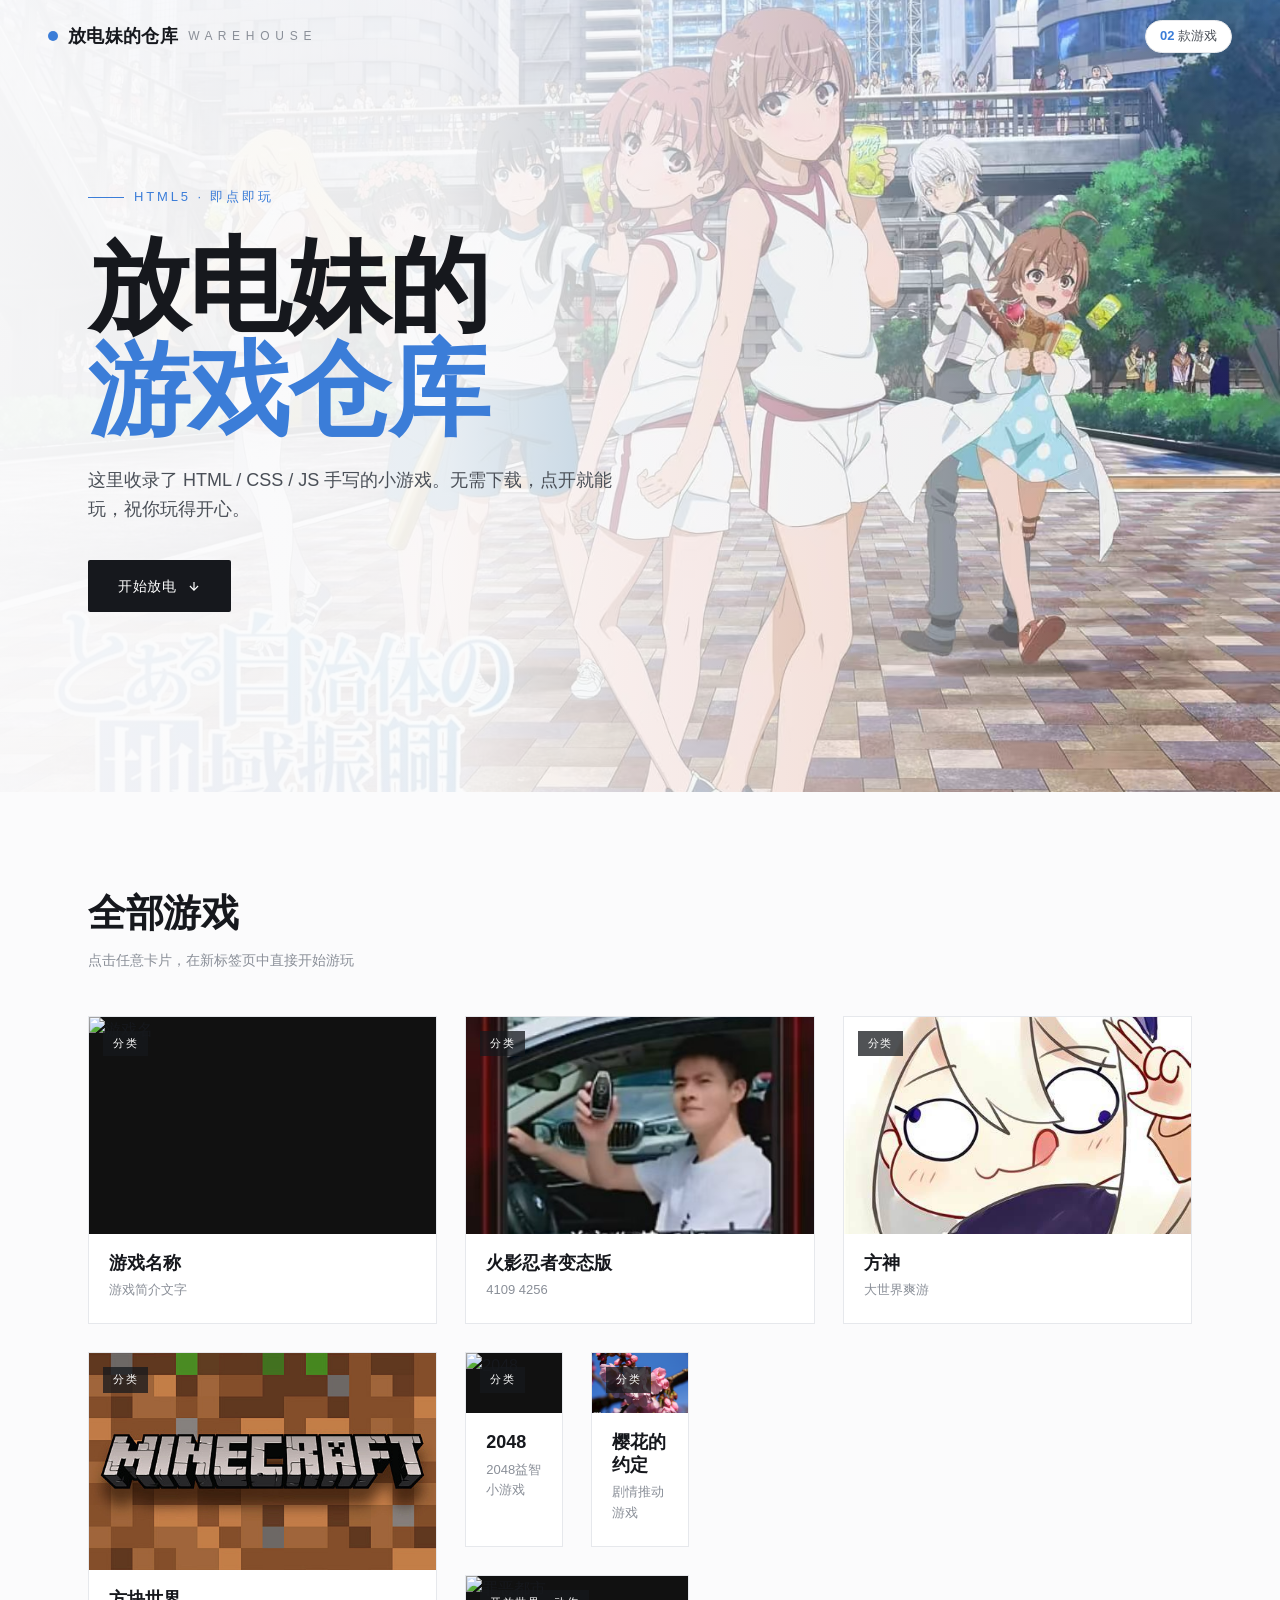
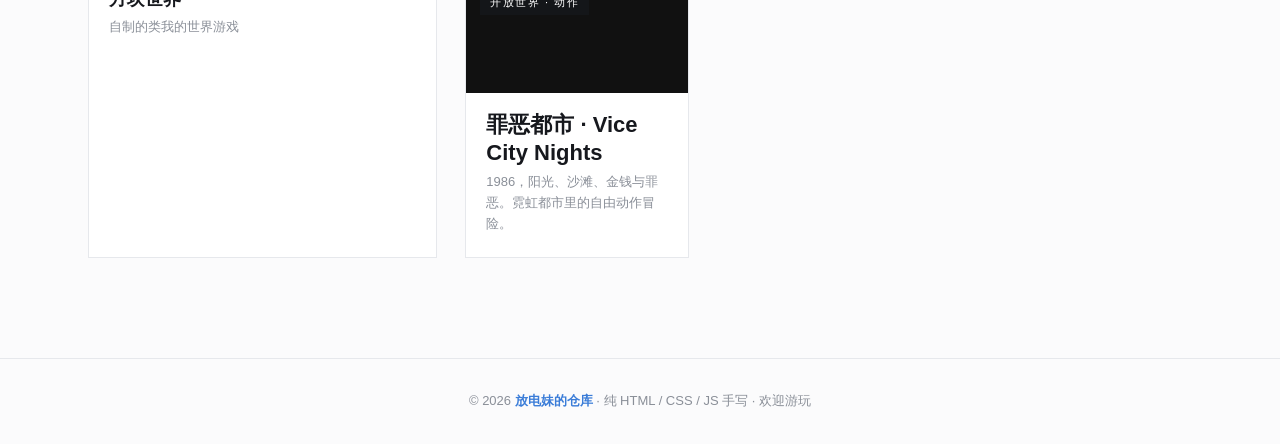
==== index.html @ df5f15eb "Fix HTML encoding issues in index.html" ====
<!DOCTYPE html>
<html lang="zh-CN">
<head>
<meta charset="UTF-8">
<meta name="viewport" content="width=device-width, initial-scale=1.0">
<title>放电妹的仓库 · HTML 小游戏集合</title>
<link rel="icon" href="data:image/svg+xml,%3Csvg xmlns='http://www.w3.org/2000/svg' viewBox='0 0 32 32'%3E%3Crect width='32' height='32' rx='8' fill='%233b7dd8'/%3E%3Ctext x='16' y='22' font-family='Helvetica,Arial,sans-serif' font-size='15' font-weight='700' fill='white' text-anchor='middle'%3E放%3C/text%3E%3C/svg%3E">
<link rel="stylesheet" href="https://miaoda.feishu.cn/fonts/css2?family=Noto+Sans+SC:wght@300;400;500;700;900&family=Cormorant+Garamond:wght@500;600&display=swap">
<style>
  :root{
    --ink:#16181d;
    --ink-soft:#4a4f57;
    --ink-mute:#8a8f98;
    --line:#e6e8ec;
    --bg:#fbfbfc;
    --card:#ffffff;
    --brand:#3b7dd8;
    --brand-deep:#2b5fa8;
    --accent:#e8743b;
  }
  *{margin:0;padding:0;box-sizing:border-box}
  html{scroll-behavior:smooth}
  body{
    font-family:"Noto Sans SC","PingFang SC","Microsoft YaHei",-apple-system,BlinkMacSystemFont,sans-serif;
    color:var(--ink);background:var(--bg);line-height:1.6;
    -webkit-font-smoothing:antialiased;
  }
  /* ===== 顶栏 ===== */
  header{
    position:fixed;top:0;left:0;right:0;z-index:50;
    display:flex;align-items:center;justify-content:space-between;
    padding:20px 48px;transition:all .3s;
  }
  header.scrolled{
    background:rgba(251,251,252,.88);backdrop-filter:blur(12px);
    -webkit-backdrop-filter:blur(12px);box-shadow:0 1px 0 var(--line);padding:13px 48px;
  }
  .logo{
    font-weight:900;font-size:18px;letter-spacing:.02em;color:var(--ink);
    text-decoration:none;display:flex;align-items:center;gap:10px;
  }
  .logo-dot{width:10px;height:10px;border-radius:50%;background:var(--brand);display:inline-block}
  .logo small{font-weight:400;color:var(--ink-mute);font-size:12px;letter-spacing:.1em}
  .count-badge{
    font-size:13px;color:var(--ink-soft);
    border:1px solid var(--line);padding:5px 14px;border-radius:999px;background:#fff;
  }
  .count-badge b{color:var(--brand);font-weight:700}
  /* ===== Hero ===== */
  .hero{position:relative;min-height:88vh;display:flex;align-items:center;overflow:hidden}
  .hero-bg{
    position:absolute;inset:0;
    background-image:url("tupian/beijin.jpg");
    background-size:cover;background-position:center right;z-index:0;
  }
  .hero-mask{
    position:absolute;inset:0;z-index:1;
    background:linear-gradient(90deg,
      rgba(251,251,252,.97) 0%,rgba(251,251,252,.90) 35%,
      rgba(251,251,252,.55) 60%,rgba(251,251,252,.1) 90%);
  }
  .hero-inner{position:relative;z-index:2;padding:0 48px;max-width:1200px;margin:0 auto;width:100%}
  .hero-eyebrow{
    display:inline-flex;align-items:center;gap:10px;font-size:13px;
    letter-spacing:.22em;color:var(--brand);text-transform:uppercase;
    margin-bottom:26px;font-weight:500;
  }
  .hero-eyebrow::before{content:"";width:36px;height:1px;background:var(--brand)}
  .hero h1{
    font-size:clamp(48px,8vw,110px);font-weight:900;line-height:1.02;
    letter-spacing:-.02em;margin-bottom:24px;
  }
  .hero h1 .accent{color:var(--brand)}
  .hero p.lead{font-size:18px;color:var(--ink-soft);max-width:540px;margin-bottom:36px;font-weight:300}
  .hero-cta{
    display:inline-flex;align-items:center;gap:10px;padding:15px 30px;
    background:var(--ink);color:#fff;text-decoration:none;font-size:14px;
    letter-spacing:.05em;border-radius:2px;transition:all .25s;
  }
  .hero-cta:hover{background:var(--brand-deep);transform:translateY(-2px)}
  /* ===== Games ===== */
  .games{padding:90px 48px 60px;max-width:1200px;margin:0 auto}
  .games-head{margin-bottom:44px}
  .games-head h2{font-size:clamp(26px,3vw,40px);font-weight:700;letter-spacing:-.01em}
  .games-head p{color:var(--ink-mute);font-size:14px;margin-top:6px}
  .grid{
    display:grid;grid-template-columns:repeat(3,1fr);gap:28px;
  }
  .card{
    background:var(--card);text-decoration:none;color:inherit;
    display:block;transition:transform .3s ease, box-shadow .3s ease;
    border:1px solid var(--line);
  }
  .card:hover{transform:translateY(-6px);box-shadow:0 18px 40px -18px rgba(20,30,60,.25)}
  .card.feature{grid-column:span 2}
  .cover{position:relative;overflow:hidden;background:#111}
  .cover img{
    width:100%;height:100%;object-fit:cover;display:block;
    transition:transform .5s ease;
  }
  .card:hover .cover img{transform:scale(1.05)}
  .card:not(.feature) .cover{aspect-ratio:16/10}
  .card.feature .cover{aspect-ratio:16/8.5}
  .play-badge{
    position:absolute;top:14px;right:14px;
    background:rgba(255,255,255,.95);color:var(--ink);
    padding:6px 14px;font-size:12px;letter-spacing:.12em;font-weight:500;
    display:flex;align-items:center;gap:6px;
    opacity:0;transform:translateY(-4px);transition:all .25s;
  }
  .card:hover .play-badge{opacity:1;transform:translateY(0)}
  .cover .genre{
    position:absolute;top:14px;left:14px;
    background:rgba(22,24,29,.75);color:#fff;
    padding:4px 10px;font-size:11px;letter-spacing:.14em;
  }
  .card-body{padding:18px 20px 22px}
  .card.feature .card-body h3{font-size:22px}
  .card-body h3{font-size:18px;font-weight:700;line-height:1.25}
  .card-body p{font-size:13px;color:var(--ink-mute);margin-top:6px}
  /* ===== Footer ===== */
  footer{
    border-top:1px solid var(--line);margin-top:40px;
    padding:32px 48px;text-align:center;color:var(--ink-mute);font-size:13px;
  }
  footer b{color:var(--brand)}
  /* ===== Responsive ===== */
  @media (max-width:900px){
    header,header.scrolled{padding:14px 24px}
    .hero-inner{padding:0 24px}
    .games{padding:70px 24px 50px}
    .hero-mask{
      background:linear-gradient(180deg,
        rgba(251,251,252,.94) 0%,rgba(251,251,252,.8) 55%,rgba(251,251,252,.35) 100%);
    }
    .hero-bg{background-position:center}
    .grid{grid-template-columns:repeat(2,1fr);gap:20px}
    .card.feature{grid-column:span 2}
    footer{padding:28px 24px}
  }
  @media (max-width:560px){
    .grid{grid-template-columns:1fr;gap:24px}
    .card.feature{grid-column:span 1}
    .hero{min-height:92vh}
    .hero-inner{padding-top:50px}
    .card-body p{font-size:14px}
  }
</style>
</head>
<body>
<header id="header">
  <a class="logo" href="#top"><span class="logo-dot"></span>放电妹的仓库 <small>W A R E H O U S E</small></a>
  <div class="count-badge"><b>02</b> 款游戏</div>
</header>
<!-- ===== Hero ===== -->
<section class="hero" id="top">
  <div class="hero-bg"></div>
  <div class="hero-mask"></div>
  <div class="hero-inner">
    <span class="hero-eyebrow">HTML5 · 即点即玩</span>
    <h1>放电妹的<br><span class="accent">游戏仓库</span></h1>
    <p class="lead">这里收录了 HTML / CSS / JS 手写的小游戏。无需下载，点开就能玩，祝你玩得开心。</p>
    <a class="hero-cta" href="#games">
      开始放电
      <svg width="14" height="14" viewBox="0 0 24 24" fill="none" stroke="currentColor" stroke-width="2"><path d="M12 5v14M19 12l-7 7-7-7" /></svg>
    </a>
  </div>
</section>
<!-- ===== Games ===== -->
<section class="games" id="games">
  <div class="games-head">
    <h2>全部游戏</h2>
    <p>点击任意卡片，在新标签页中直接开始游玩</p>
  </div>
<div class="grid">
<a class="card" href="youxi/huoying1.0.html" target="_blank" rel="noopener">
      <div class="cover">
        <img src="tupian/huoying1.0" alt="游戏名">
        <span class="genre">分类</span>
        <span class="play-badge">▶ 开始游戏</span>
      </div>
      <div class="card-body">
        <h3>游戏名称</h3>
        <p>游戏简介文字</p>
      </div>
    </a>
  <a class="card" href="youxi/huoyingbt.html" target="_blank" rel="noopener">
      <div class="cover">
        <img src="tupian/huoyingbt.jpg" alt="火影忍者变态版">
        <span class="genre">分类</span>
        <span class="play-badge">▶ 开始游戏</span>
      </div>
      <div class="card-body">
        <h3>火影忍者变态版</h3>
        <p>4109  4256</p>
      </div>
    </a>
  <a class="card" href="yuansheng/yuansheng.html" target="_blank" rel="noopener">
      <div class="cover">
        <img src="tupian/yuansheng.jpg" alt="方神">
        <span class="genre">分类</span>
        <span class="play-badge">▶ 开始游戏</span>
      </div>
      <div class="card-body">
        <h3>方神</h3>
        <p>大世界爽游</p>
      </div>
    </a>
  <a class="card" href="youxi/方块世界.html" target="_blank" rel="noopener">
      <div class="cover">
        <img src="tupian/方块世界.jpg" alt="方块世界">
        <span class="genre">分类</span>
        <span class="play-badge">▶ 开始游戏</span>
      </div>
      <div class="card-body">
        <h3>方块世界</h3>
        <p>自制的类我的世界游戏</p>
      </div>
    </a>
  <div class="grid">
 <a class="card" href="2048/2048.html" target="_blank" rel="noopener">
      <div class="cover">
        <img src="" alt="2048">
        <span class="genre">分类</span>
        <span class="play-badge">▶ 开始游戏</span>
      </div>
      <div class="card-body">
        <h3>2048</h3>
        <p>2048益智小游戏</p>
      </div>
    </a>
    <a class="card" href="youxi/樱花的约定.html" target="_blank" rel="noopener">
      <div class="cover">
        <img src="tupian/yinhua.jpg" alt="樱花的约定">
        <span class="genre">分类</span>
        <span class="play-badge">▶ 开始游戏</span>
      </div>
      <div class="card-body">
        <h3>樱花的约定</h3>
        <p>剧情推动游戏</p>
      </div>
    </a> 
 <!-- ========== 【当前唯一游戏：罪恶都市】 ========== -->
    <a class="card feature" href="youxi/罪恶都市.html" target="_blank" rel="noopener">
      <div class="cover">
        <img src="https://media.doubao.com/space/api/box/stream/download/all_by_mount_point/GfFEb0XsLolyhpxWBvrcA6h3n9c" alt="罪恶都市">
        <span class="genre">开放世界 · 动作</span>
        <span class="play-badge">▶ 开始游戏</span>
      </div>
      <div class="card-body">
        <h3>罪恶都市 · Vice City Nights</h3>
        <p>1986，阳光、沙滩、金钱与罪恶。霓虹都市里的自由动作冒险。</p>
      </div>
    </a>

    <!-- =====================================================
         ✅【新增游戏模板，以后加新游戏直接复制下面整块】
         复制从 <a class="card" ...> 到 </a>，粘贴到上面grid里面
         需要修改：
         1. href="你的游戏文件名.html"  游戏文件和网页放同一个文件夹
         2. img src="封面图片地址"
         3. genre标签：游戏分类，例如 像素格斗 / FPS射击
         4. h3：游戏名字
         5. p：游戏简短介绍
    <a class="card" href="你的游戏.html" target="_blank" rel="noopener">
      <div class="cover">
        <img src="封面图片链接" alt="游戏名">
        <span class="genre">分类</span>
        <span class="play-badge">▶ 开始游戏</span>
      </div>
      <div class="card-body">
        <h3>游戏名称</h3>
        <p>游戏简介文字</p>
      </div>
    </a>
    ====================================================== -->

  </div>
</section>
<footer>
  © 2026 <b>放电妹的仓库</b> · 纯 HTML / CSS / JS 手写 · 欢迎游玩
</footer>
<script>
  const header = document.getElementById('header');
  window.addEventListener('scroll', () => {
    header.classList.toggle('scrolled', window.scrollY > 40);
  });
</script>
</body>
</html>
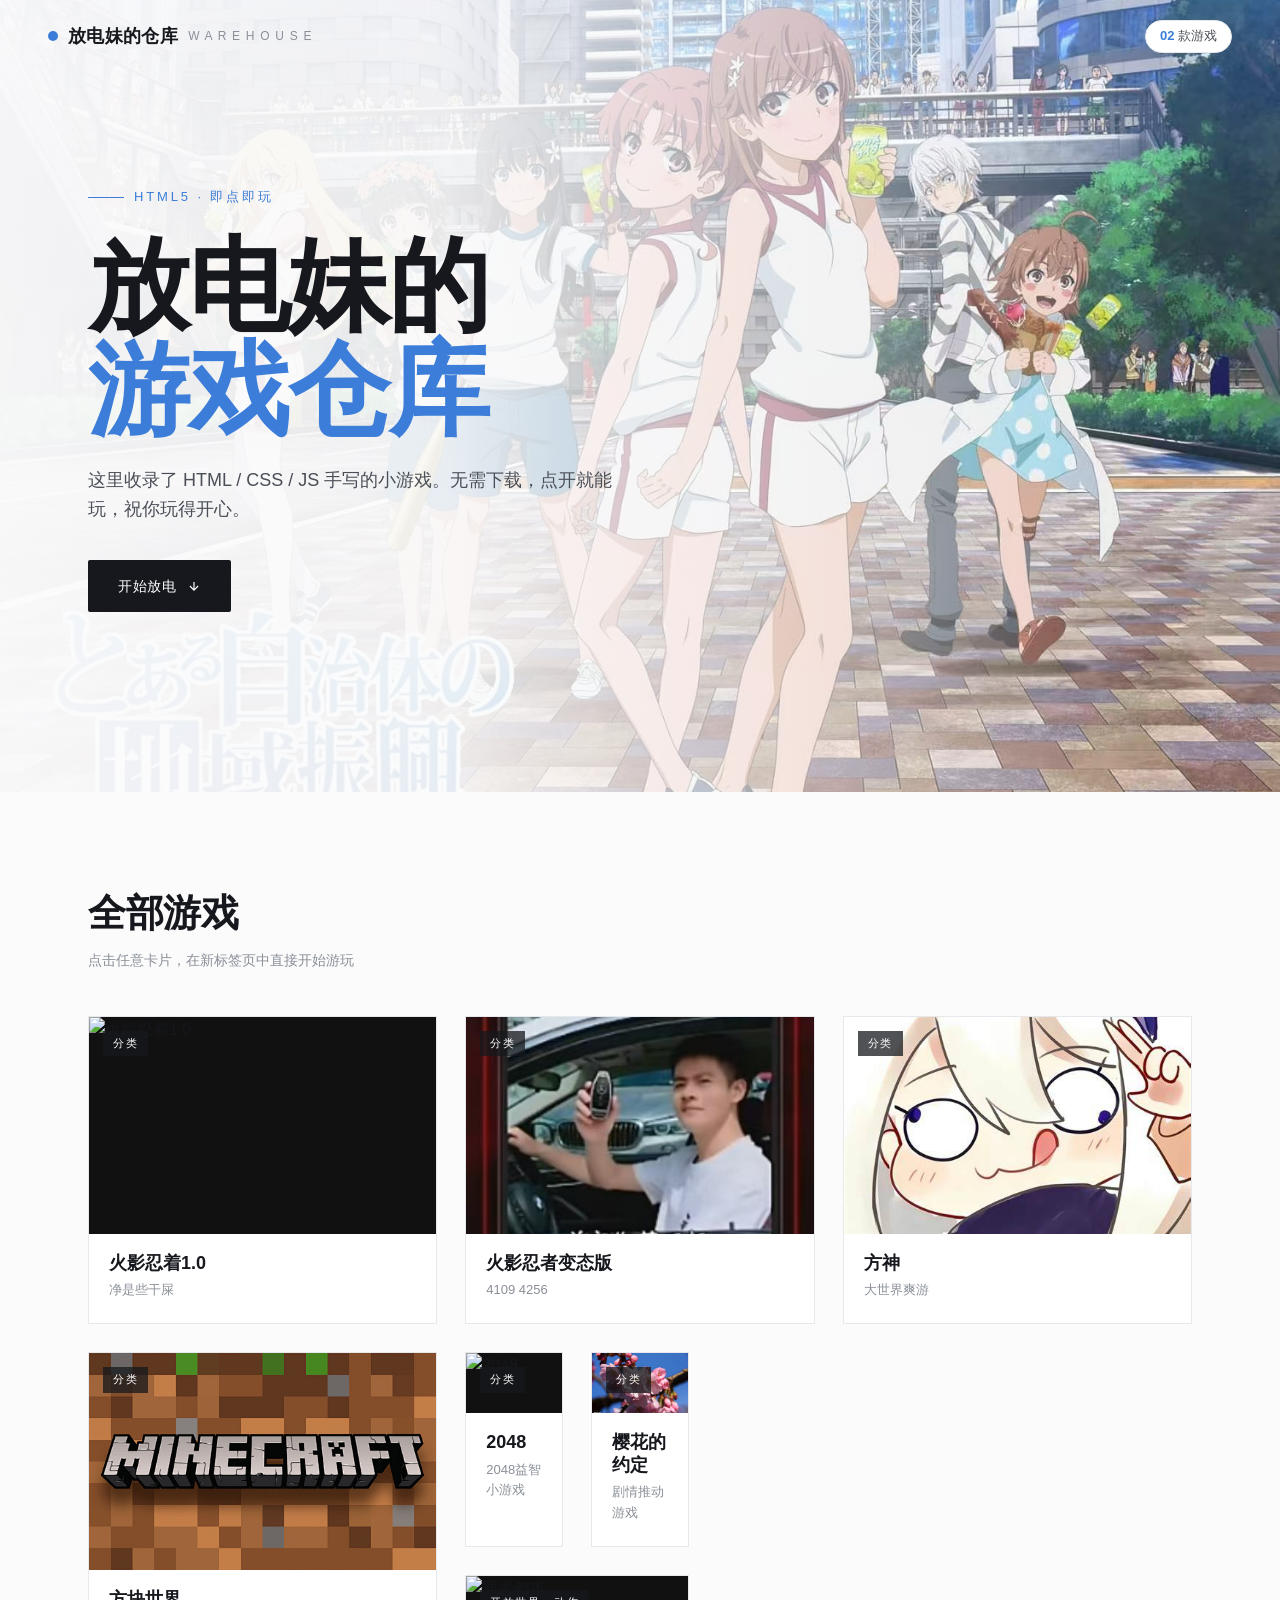
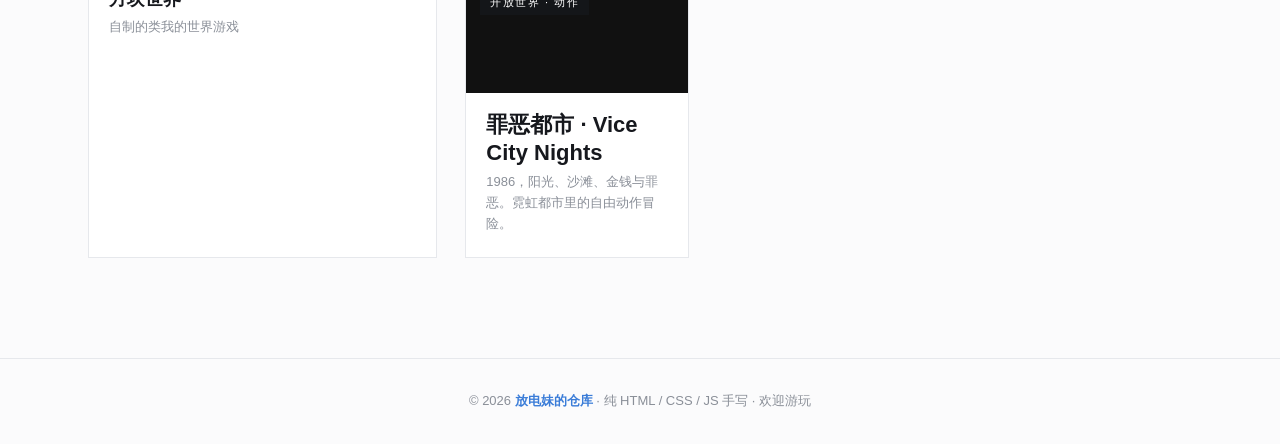
==== commit a6fce900: "Update index.html" ====
--- a/index.html
+++ b/index.html
@@ -175,13 +175,13 @@
 <div class="grid">
 <a class="card" href="youxi/huoying1.0.html" target="_blank" rel="noopener">
       <div class="cover">
-        <img src="tupian/huoying1.0" alt="游戏名">
-        <span class="genre">分类</span>
-        <span class="play-badge">▶ 开始游戏</span>
-      </div>
-      <div class="card-body">
-        <h3>游戏名称</h3>
-        <p>游戏简介文字</p>
+        <img src="tupian/huoying1.0" alt="火影忍着1.0">
+        <span class="genre">分类</span>
+        <span class="play-badge">▶ 开始游戏</span>
+      </div>
+      <div class="card-body">
+        <h3>火影忍着1.0</h3>
+        <p>净是些干屎</p>
       </div>
     </a>
   <a class="card" href="youxi/huoyingbt.html" target="_blank" rel="noopener">
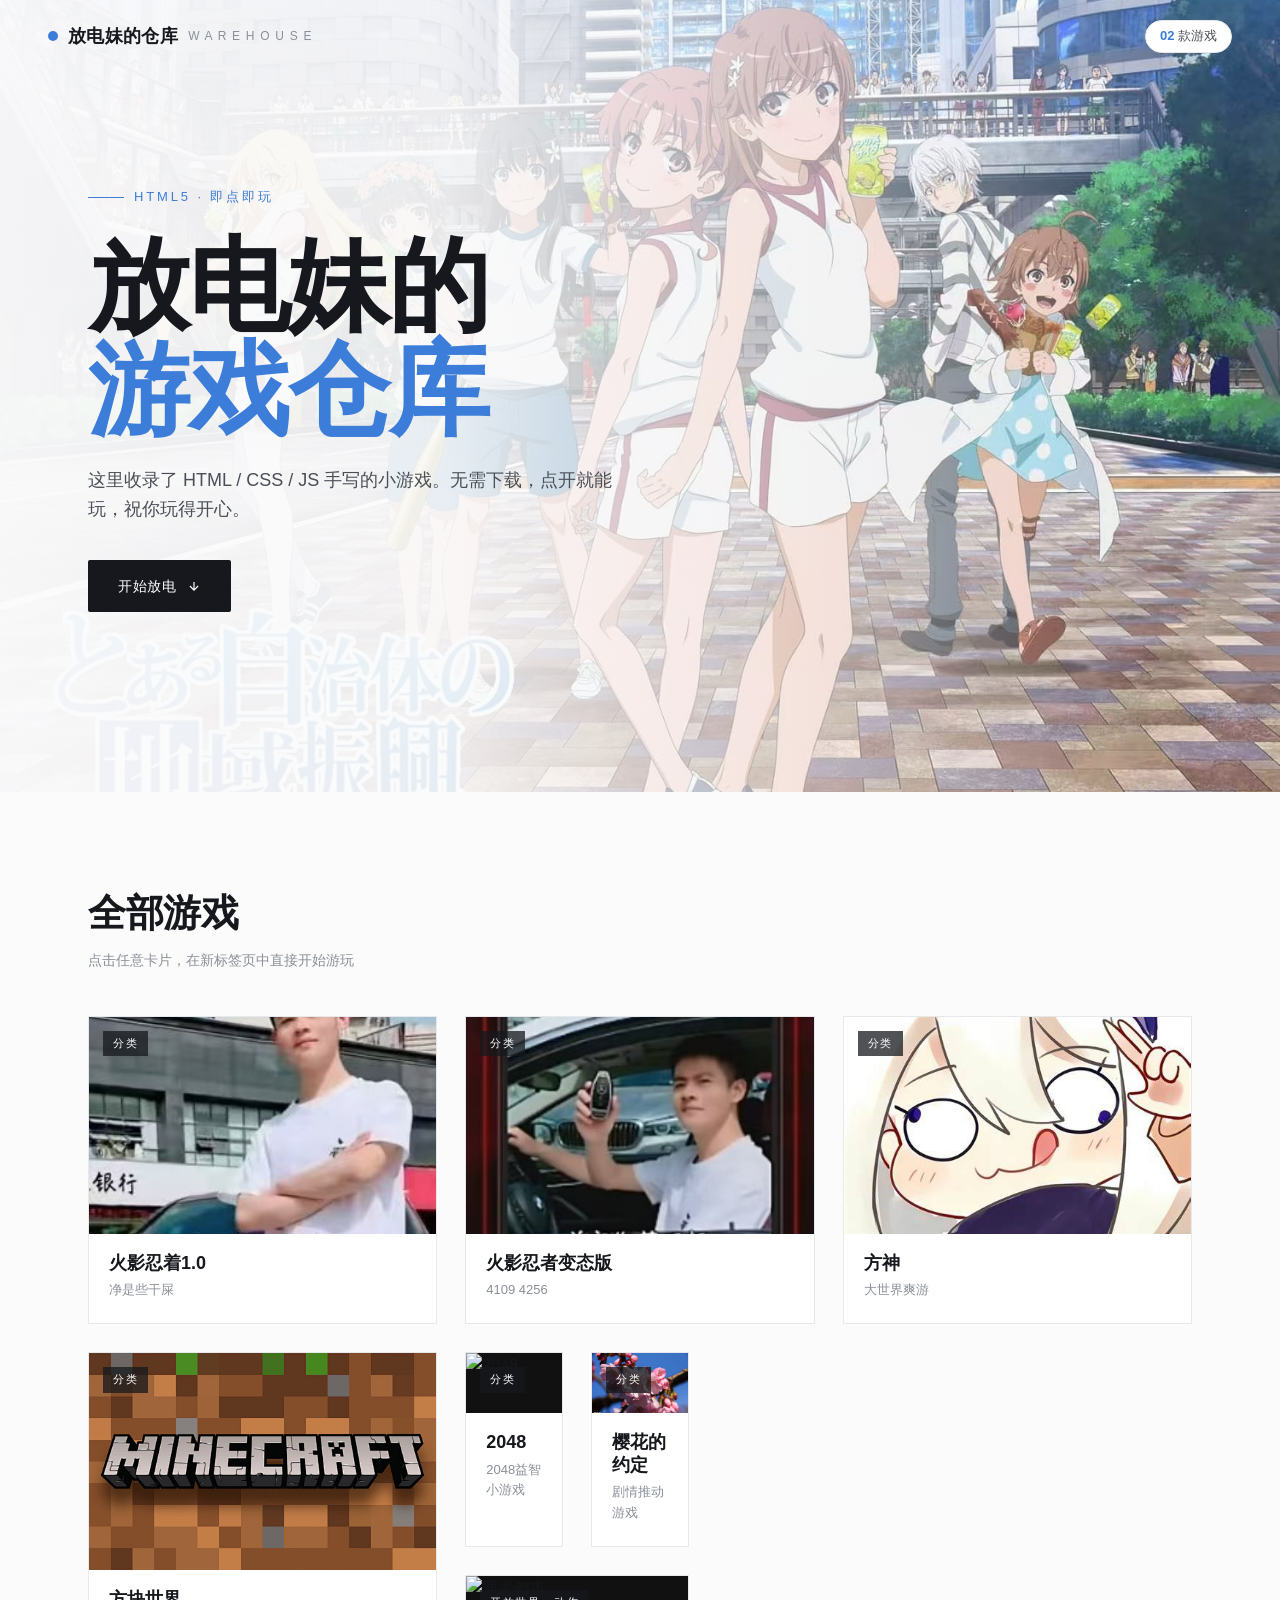
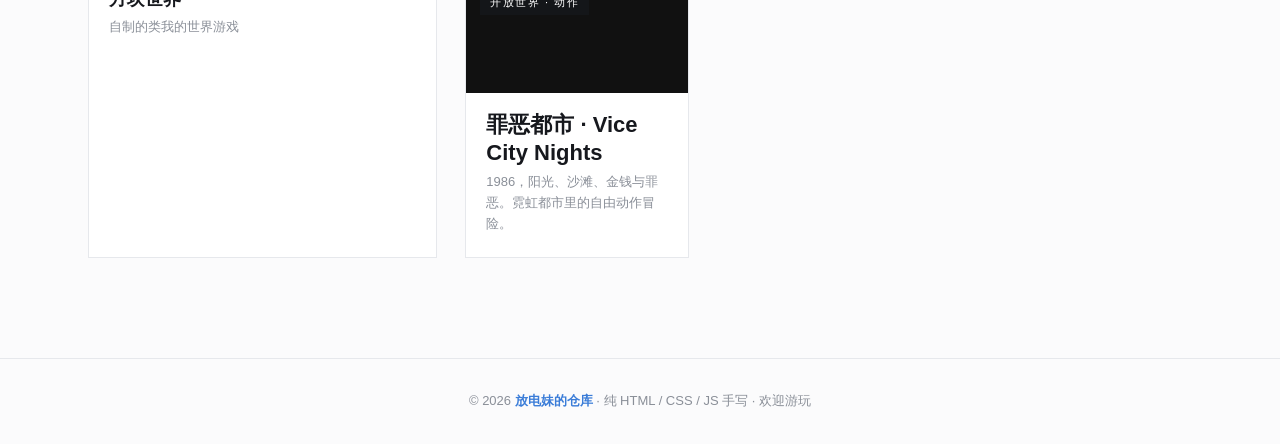
==== commit e7bdd1b4: "Update index.html" ====
--- a/index.html
+++ b/index.html
@@ -175,7 +175,7 @@
 <div class="grid">
 <a class="card" href="youxi/huoying1.0.html" target="_blank" rel="noopener">
       <div class="cover">
-        <img src="tupian/huoying1.0" alt="火影忍着1.0">
+        <img src="tupian/huoying1.0.jpg" alt="火影忍着1.0">
         <span class="genre">分类</span>
         <span class="play-badge">▶ 开始游戏</span>
       </div>
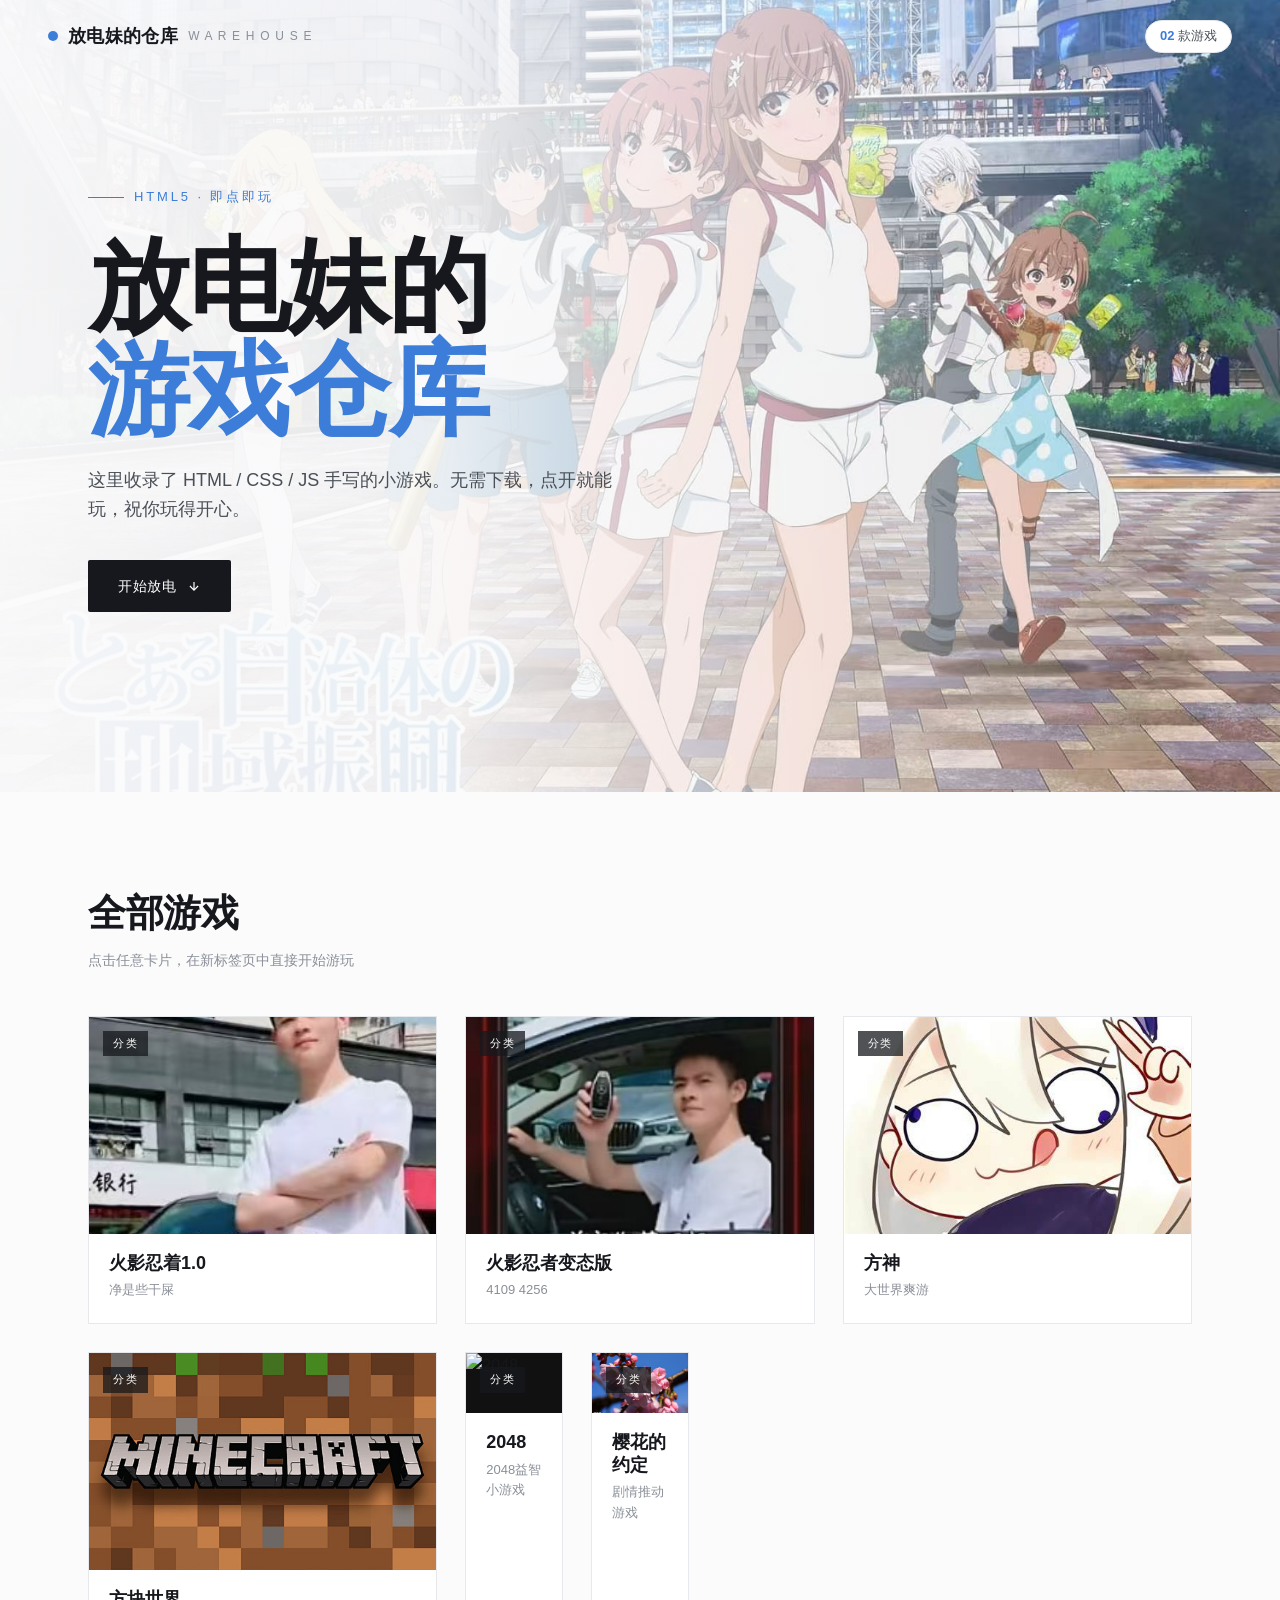
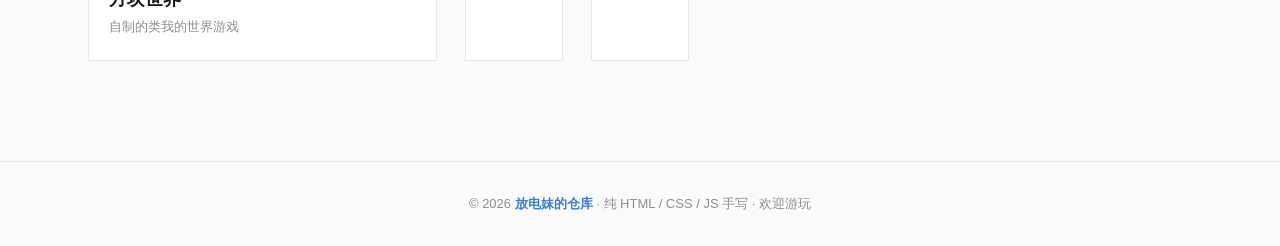
==== commit 296c6dd6: "Refactor index.html structure and styles" ====
--- a/index.html
+++ b/index.html
@@ -240,20 +240,7 @@
         <p>剧情推动游戏</p>
       </div>
     </a> 
- <!-- ========== 【当前唯一游戏：罪恶都市】 ========== -->
-    <a class="card feature" href="youxi/罪恶都市.html" target="_blank" rel="noopener">
-      <div class="cover">
-        <img src="https://media.doubao.com/space/api/box/stream/download/all_by_mount_point/GfFEb0XsLolyhpxWBvrcA6h3n9c" alt="罪恶都市">
-        <span class="genre">开放世界 · 动作</span>
-        <span class="play-badge">▶ 开始游戏</span>
-      </div>
-      <div class="card-body">
-        <h3>罪恶都市 · Vice City Nights</h3>
-        <p>1986，阳光、沙滩、金钱与罪恶。霓虹都市里的自由动作冒险。</p>
-      </div>
-    </a>
-
-    <!-- =====================================================
+<!-- =====================================================
          ✅【新增游戏模板，以后加新游戏直接复制下面整块】
          复制从 <a class="card" ...> 到 </a>，粘贴到上面grid里面
          需要修改：
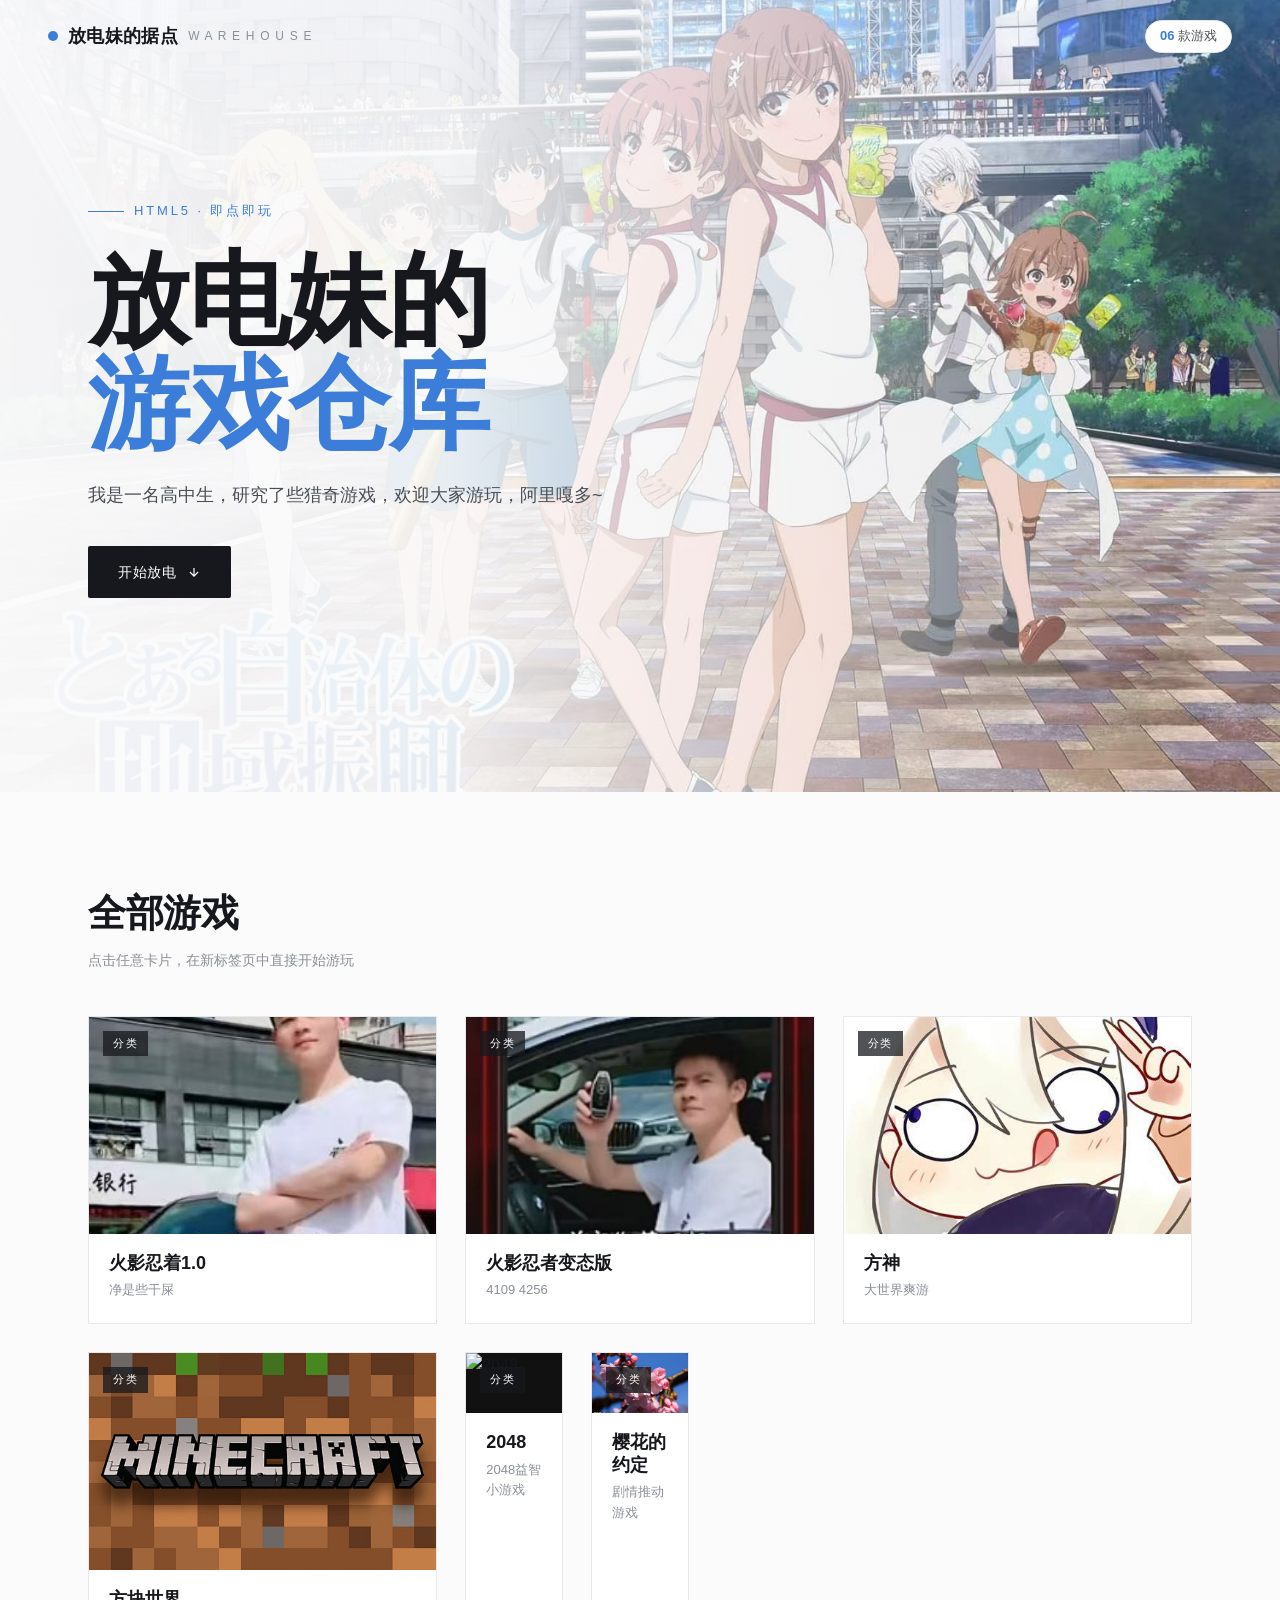
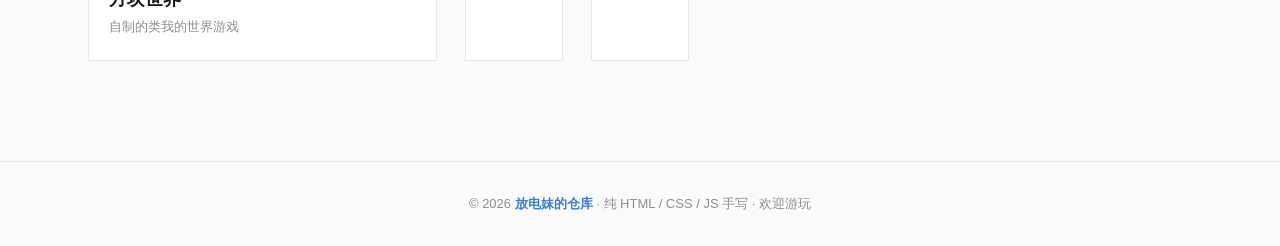
==== commit 0559d91c: "Refactor index.html structure and content" ====
--- a/index.html
+++ b/index.html
@@ -149,8 +149,8 @@
 </head>
 <body>
 <header id="header">
-  <a class="logo" href="#top"><span class="logo-dot"></span>放电妹的仓库 <small>W A R E H O U S E</small></a>
-  <div class="count-badge"><b>02</b> 款游戏</div>
+  <a class="logo" href="#top"><span class="logo-dot"></span>放电妹的据点 <small>W A R E H O U S E</small></a>
+  <div class="count-badge"><b>06</b> 款游戏</div>
 </header>
 <!-- ===== Hero ===== -->
 <section class="hero" id="top">
@@ -159,7 +159,7 @@
   <div class="hero-inner">
     <span class="hero-eyebrow">HTML5 · 即点即玩</span>
     <h1>放电妹的<br><span class="accent">游戏仓库</span></h1>
-    <p class="lead">这里收录了 HTML / CSS / JS 手写的小游戏。无需下载，点开就能玩，祝你玩得开心。</p>
+    <p class="lead">我是一名高中生，研究了些猎奇游戏，欢迎大家游玩，阿里嘎多~ </p>
     <a class="hero-cta" href="#games">
       开始放电
       <svg width="14" height="14" viewBox="0 0 24 24" fill="none" stroke="currentColor" stroke-width="2"><path d="M12 5v14M19 12l-7 7-7-7" /></svg>
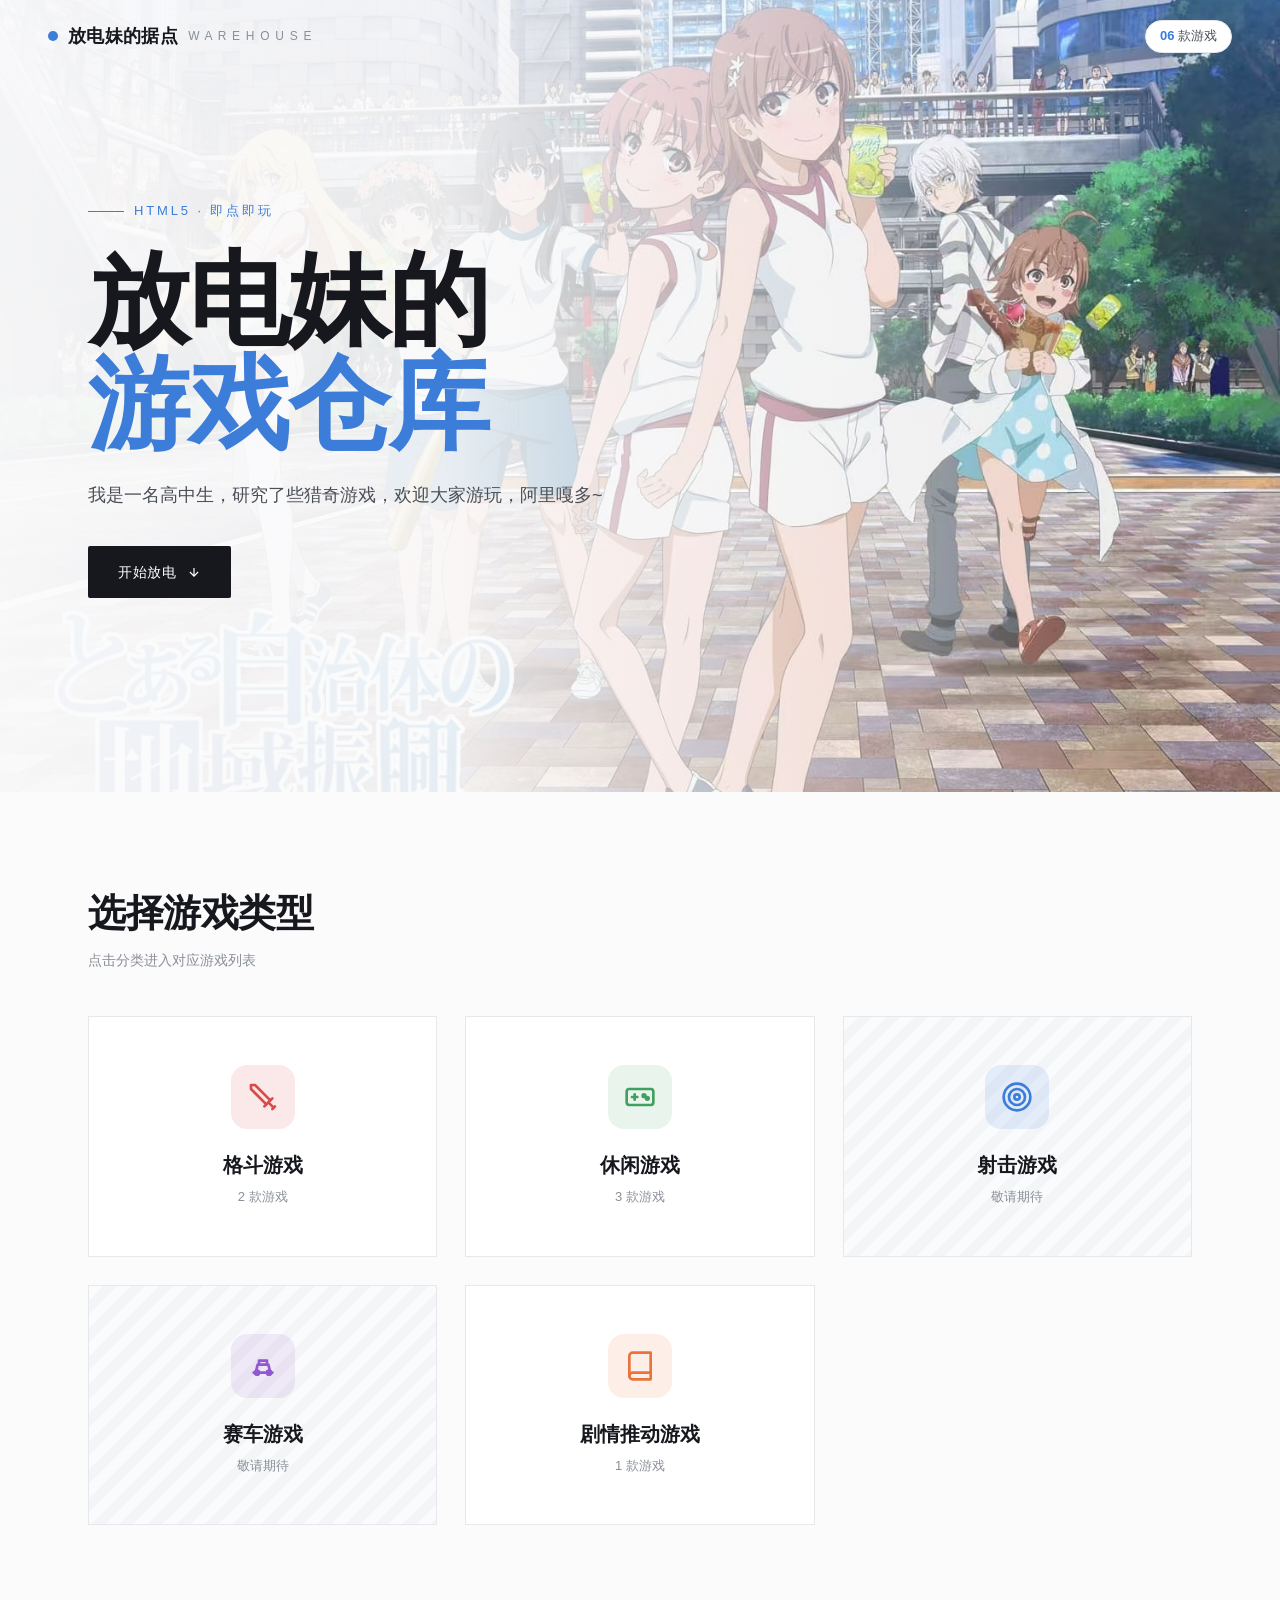
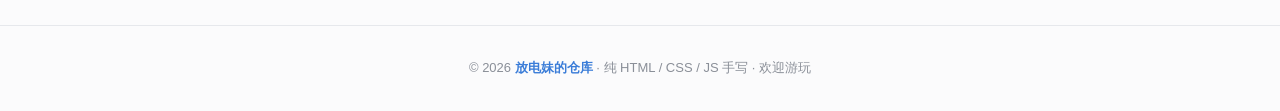
==== commit 401d68df: "Add files via upload" ====
--- a/index.html
+++ b/index.html
@@ -1,277 +1,248 @@
-<!DOCTYPE html>
-<html lang="zh-CN">
-<head>
-<meta charset="UTF-8">
-<meta name="viewport" content="width=device-width, initial-scale=1.0">
-<title>放电妹的仓库 · HTML 小游戏集合</title>
-<link rel="icon" href="data:image/svg+xml,%3Csvg xmlns='http://www.w3.org/2000/svg' viewBox='0 0 32 32'%3E%3Crect width='32' height='32' rx='8' fill='%233b7dd8'/%3E%3Ctext x='16' y='22' font-family='Helvetica,Arial,sans-serif' font-size='15' font-weight='700' fill='white' text-anchor='middle'%3E放%3C/text%3E%3C/svg%3E">
-<link rel="stylesheet" href="https://miaoda.feishu.cn/fonts/css2?family=Noto+Sans+SC:wght@300;400;500;700;900&family=Cormorant+Garamond:wght@500;600&display=swap">
-<style>
-  :root{
-    --ink:#16181d;
-    --ink-soft:#4a4f57;
-    --ink-mute:#8a8f98;
-    --line:#e6e8ec;
-    --bg:#fbfbfc;
-    --card:#ffffff;
-    --brand:#3b7dd8;
-    --brand-deep:#2b5fa8;
-    --accent:#e8743b;
-  }
-  *{margin:0;padding:0;box-sizing:border-box}
-  html{scroll-behavior:smooth}
-  body{
-    font-family:"Noto Sans SC","PingFang SC","Microsoft YaHei",-apple-system,BlinkMacSystemFont,sans-serif;
-    color:var(--ink);background:var(--bg);line-height:1.6;
-    -webkit-font-smoothing:antialiased;
-  }
-  /* ===== 顶栏 ===== */
-  header{
-    position:fixed;top:0;left:0;right:0;z-index:50;
-    display:flex;align-items:center;justify-content:space-between;
-    padding:20px 48px;transition:all .3s;
-  }
-  header.scrolled{
-    background:rgba(251,251,252,.88);backdrop-filter:blur(12px);
-    -webkit-backdrop-filter:blur(12px);box-shadow:0 1px 0 var(--line);padding:13px 48px;
-  }
-  .logo{
-    font-weight:900;font-size:18px;letter-spacing:.02em;color:var(--ink);
-    text-decoration:none;display:flex;align-items:center;gap:10px;
-  }
-  .logo-dot{width:10px;height:10px;border-radius:50%;background:var(--brand);display:inline-block}
-  .logo small{font-weight:400;color:var(--ink-mute);font-size:12px;letter-spacing:.1em}
-  .count-badge{
-    font-size:13px;color:var(--ink-soft);
-    border:1px solid var(--line);padding:5px 14px;border-radius:999px;background:#fff;
-  }
-  .count-badge b{color:var(--brand);font-weight:700}
-  /* ===== Hero ===== */
-  .hero{position:relative;min-height:88vh;display:flex;align-items:center;overflow:hidden}
-  .hero-bg{
-    position:absolute;inset:0;
-    background-image:url("tupian/beijin.jpg");
-    background-size:cover;background-position:center right;z-index:0;
-  }
-  .hero-mask{
-    position:absolute;inset:0;z-index:1;
-    background:linear-gradient(90deg,
-      rgba(251,251,252,.97) 0%,rgba(251,251,252,.90) 35%,
-      rgba(251,251,252,.55) 60%,rgba(251,251,252,.1) 90%);
-  }
-  .hero-inner{position:relative;z-index:2;padding:0 48px;max-width:1200px;margin:0 auto;width:100%}
-  .hero-eyebrow{
-    display:inline-flex;align-items:center;gap:10px;font-size:13px;
-    letter-spacing:.22em;color:var(--brand);text-transform:uppercase;
-    margin-bottom:26px;font-weight:500;
-  }
-  .hero-eyebrow::before{content:"";width:36px;height:1px;background:var(--brand)}
-  .hero h1{
-    font-size:clamp(48px,8vw,110px);font-weight:900;line-height:1.02;
-    letter-spacing:-.02em;margin-bottom:24px;
-  }
-  .hero h1 .accent{color:var(--brand)}
-  .hero p.lead{font-size:18px;color:var(--ink-soft);max-width:540px;margin-bottom:36px;font-weight:300}
-  .hero-cta{
-    display:inline-flex;align-items:center;gap:10px;padding:15px 30px;
-    background:var(--ink);color:#fff;text-decoration:none;font-size:14px;
-    letter-spacing:.05em;border-radius:2px;transition:all .25s;
-  }
-  .hero-cta:hover{background:var(--brand-deep);transform:translateY(-2px)}
-  /* ===== Games ===== */
-  .games{padding:90px 48px 60px;max-width:1200px;margin:0 auto}
-  .games-head{margin-bottom:44px}
-  .games-head h2{font-size:clamp(26px,3vw,40px);font-weight:700;letter-spacing:-.01em}
-  .games-head p{color:var(--ink-mute);font-size:14px;margin-top:6px}
-  .grid{
-    display:grid;grid-template-columns:repeat(3,1fr);gap:28px;
-  }
-  .card{
-    background:var(--card);text-decoration:none;color:inherit;
-    display:block;transition:transform .3s ease, box-shadow .3s ease;
-    border:1px solid var(--line);
-  }
-  .card:hover{transform:translateY(-6px);box-shadow:0 18px 40px -18px rgba(20,30,60,.25)}
-  .card.feature{grid-column:span 2}
-  .cover{position:relative;overflow:hidden;background:#111}
-  .cover img{
-    width:100%;height:100%;object-fit:cover;display:block;
-    transition:transform .5s ease;
-  }
-  .card:hover .cover img{transform:scale(1.05)}
-  .card:not(.feature) .cover{aspect-ratio:16/10}
-  .card.feature .cover{aspect-ratio:16/8.5}
-  .play-badge{
-    position:absolute;top:14px;right:14px;
-    background:rgba(255,255,255,.95);color:var(--ink);
-    padding:6px 14px;font-size:12px;letter-spacing:.12em;font-weight:500;
-    display:flex;align-items:center;gap:6px;
-    opacity:0;transform:translateY(-4px);transition:all .25s;
-  }
-  .card:hover .play-badge{opacity:1;transform:translateY(0)}
-  .cover .genre{
-    position:absolute;top:14px;left:14px;
-    background:rgba(22,24,29,.75);color:#fff;
-    padding:4px 10px;font-size:11px;letter-spacing:.14em;
-  }
-  .card-body{padding:18px 20px 22px}
-  .card.feature .card-body h3{font-size:22px}
-  .card-body h3{font-size:18px;font-weight:700;line-height:1.25}
-  .card-body p{font-size:13px;color:var(--ink-mute);margin-top:6px}
-  /* ===== Footer ===== */
-  footer{
-    border-top:1px solid var(--line);margin-top:40px;
-    padding:32px 48px;text-align:center;color:var(--ink-mute);font-size:13px;
-  }
-  footer b{color:var(--brand)}
-  /* ===== Responsive ===== */
-  @media (max-width:900px){
-    header,header.scrolled{padding:14px 24px}
-    .hero-inner{padding:0 24px}
-    .games{padding:70px 24px 50px}
-    .hero-mask{
-      background:linear-gradient(180deg,
-        rgba(251,251,252,.94) 0%,rgba(251,251,252,.8) 55%,rgba(251,251,252,.35) 100%);
-    }
-    .hero-bg{background-position:center}
-    .grid{grid-template-columns:repeat(2,1fr);gap:20px}
-    .card.feature{grid-column:span 2}
-    footer{padding:28px 24px}
-  }
-  @media (max-width:560px){
-    .grid{grid-template-columns:1fr;gap:24px}
-    .card.feature{grid-column:span 1}
-    .hero{min-height:92vh}
-    .hero-inner{padding-top:50px}
-    .card-body p{font-size:14px}
-  }
-</style>
-</head>
-<body>
-<header id="header">
-  <a class="logo" href="#top"><span class="logo-dot"></span>放电妹的据点 <small>W A R E H O U S E</small></a>
-  <div class="count-badge"><b>06</b> 款游戏</div>
-</header>
-<!-- ===== Hero ===== -->
-<section class="hero" id="top">
-  <div class="hero-bg"></div>
-  <div class="hero-mask"></div>
-  <div class="hero-inner">
-    <span class="hero-eyebrow">HTML5 · 即点即玩</span>
-    <h1>放电妹的<br><span class="accent">游戏仓库</span></h1>
-    <p class="lead">我是一名高中生，研究了些猎奇游戏，欢迎大家游玩，阿里嘎多~ </p>
-    <a class="hero-cta" href="#games">
-      开始放电
-      <svg width="14" height="14" viewBox="0 0 24 24" fill="none" stroke="currentColor" stroke-width="2"><path d="M12 5v14M19 12l-7 7-7-7" /></svg>
-    </a>
-  </div>
-</section>
-<!-- ===== Games ===== -->
-<section class="games" id="games">
-  <div class="games-head">
-    <h2>全部游戏</h2>
-    <p>点击任意卡片，在新标签页中直接开始游玩</p>
-  </div>
-<div class="grid">
-<a class="card" href="youxi/huoying1.0.html" target="_blank" rel="noopener">
-      <div class="cover">
-        <img src="tupian/huoying1.0.jpg" alt="火影忍着1.0">
-        <span class="genre">分类</span>
-        <span class="play-badge">▶ 开始游戏</span>
-      </div>
-      <div class="card-body">
-        <h3>火影忍着1.0</h3>
-        <p>净是些干屎</p>
-      </div>
-    </a>
-  <a class="card" href="youxi/huoyingbt.html" target="_blank" rel="noopener">
-      <div class="cover">
-        <img src="tupian/huoyingbt.jpg" alt="火影忍者变态版">
-        <span class="genre">分类</span>
-        <span class="play-badge">▶ 开始游戏</span>
-      </div>
-      <div class="card-body">
-        <h3>火影忍者变态版</h3>
-        <p>4109  4256</p>
-      </div>
-    </a>
-  <a class="card" href="yuansheng/yuansheng.html" target="_blank" rel="noopener">
-      <div class="cover">
-        <img src="tupian/yuansheng.jpg" alt="方神">
-        <span class="genre">分类</span>
-        <span class="play-badge">▶ 开始游戏</span>
-      </div>
-      <div class="card-body">
-        <h3>方神</h3>
-        <p>大世界爽游</p>
-      </div>
-    </a>
-  <a class="card" href="youxi/方块世界.html" target="_blank" rel="noopener">
-      <div class="cover">
-        <img src="tupian/方块世界.jpg" alt="方块世界">
-        <span class="genre">分类</span>
-        <span class="play-badge">▶ 开始游戏</span>
-      </div>
-      <div class="card-body">
-        <h3>方块世界</h3>
-        <p>自制的类我的世界游戏</p>
-      </div>
-    </a>
-  <div class="grid">
- <a class="card" href="2048/2048.html" target="_blank" rel="noopener">
-      <div class="cover">
-        <img src="" alt="2048">
-        <span class="genre">分类</span>
-        <span class="play-badge">▶ 开始游戏</span>
-      </div>
-      <div class="card-body">
-        <h3>2048</h3>
-        <p>2048益智小游戏</p>
-      </div>
-    </a>
-    <a class="card" href="youxi/樱花的约定.html" target="_blank" rel="noopener">
-      <div class="cover">
-        <img src="tupian/yinhua.jpg" alt="樱花的约定">
-        <span class="genre">分类</span>
-        <span class="play-badge">▶ 开始游戏</span>
-      </div>
-      <div class="card-body">
-        <h3>樱花的约定</h3>
-        <p>剧情推动游戏</p>
-      </div>
-    </a> 
-<!-- =====================================================
-         ✅【新增游戏模板，以后加新游戏直接复制下面整块】
-         复制从 <a class="card" ...> 到 </a>，粘贴到上面grid里面
-         需要修改：
-         1. href="你的游戏文件名.html"  游戏文件和网页放同一个文件夹
-         2. img src="封面图片地址"
-         3. genre标签：游戏分类，例如 像素格斗 / FPS射击
-         4. h3：游戏名字
-         5. p：游戏简短介绍
-    <a class="card" href="你的游戏.html" target="_blank" rel="noopener">
-      <div class="cover">
-        <img src="封面图片链接" alt="游戏名">
-        <span class="genre">分类</span>
-        <span class="play-badge">▶ 开始游戏</span>
-      </div>
-      <div class="card-body">
-        <h3>游戏名称</h3>
-        <p>游戏简介文字</p>
-      </div>
-    </a>
-    ====================================================== -->
-
-  </div>
-</section>
-<footer>
-  © 2026 <b>放电妹的仓库</b> · 纯 HTML / CSS / JS 手写 · 欢迎游玩
-</footer>
-<script>
-  const header = document.getElementById('header');
-  window.addEventListener('scroll', () => {
-    header.classList.toggle('scrolled', window.scrollY > 40);
-  });
-</script>
-</body>
-</html>
+<!DOCTYPE html>
+<html lang="zh-CN">
+<head>
+<meta charset="UTF-8">
+<meta name="viewport" content="width=device-width, initial-scale=1.0">
+<title>放电妹的仓库 · HTML 小游戏集合</title>
+<link rel="icon" href="data:image/svg+xml,%3Csvg xmlns='http://www.w3.org/2000/svg' viewBox='0 0 32 32'%3E%3Crect width='32' height='32' rx='8' fill='%233b7dd8'/%3E%3Ctext x='16' y='22' font-family='Helvetica,Arial,sans-serif' font-size='15' font-weight='700' fill='white' text-anchor='middle'%3E放%3C/text%3E%3C/svg%3E">
+<link rel="stylesheet" href="https://miaoda.feishu.cn/fonts/css2?family=Noto+Sans+SC:wght@300;400;500;700;900&family=Cormorant+Garamond:wght@500;600&display=swap">
+<style>
+  :root{
+    --ink:#16181d;
+    --ink-soft:#4a4f57;
+    --ink-mute:#8a8f98;
+    --line:#e6e8ec;
+    --bg:#fbfbfc;
+    --card:#ffffff;
+    --brand:#3b7dd8;
+    --brand-deep:#2b5fa8;
+    --accent:#e8743b;
+  }
+  *{margin:0;padding:0;box-sizing:border-box}
+  html{scroll-behavior:smooth}
+  body{
+    font-family:"Noto Sans SC","PingFang SC","Microsoft YaHei",-apple-system,BlinkMacSystemFont,sans-serif;
+    color:var(--ink);background:var(--bg);line-height:1.6;
+    -webkit-font-smoothing:antialiased;
+  }
+  /* ===== 顶栏 ===== */
+  header{
+    position:fixed;top:0;left:0;right:0;z-index:50;
+    display:flex;align-items:center;justify-content:space-between;
+    padding:20px 48px;transition:all .3s;
+  }
+  header.scrolled{
+    background:rgba(251,251,252,.88);backdrop-filter:blur(12px);
+    -webkit-backdrop-filter:blur(12px);box-shadow:0 1px 0 var(--line);padding:13px 48px;
+  }
+  .logo{
+    font-weight:900;font-size:18px;letter-spacing:.02em;color:var(--ink);
+    text-decoration:none;display:flex;align-items:center;gap:10px;
+  }
+  .logo-dot{width:10px;height:10px;border-radius:50%;background:var(--brand);display:inline-block}
+  .logo small{font-weight:400;color:var(--ink-mute);font-size:12px;letter-spacing:.1em}
+  .count-badge{
+    font-size:13px;color:var(--ink-soft);
+    border:1px solid var(--line);padding:5px 14px;border-radius:999px;background:#fff;
+  }
+  .count-badge b{color:var(--brand);font-weight:700}
+  /* ===== Hero ===== */
+  .hero{position:relative;min-height:88vh;display:flex;align-items:center;overflow:hidden}
+  .hero-bg{
+    position:absolute;inset:0;
+    background-image:url("tupian/beijin.jpg");
+    background-size:cover;background-position:center right;z-index:0;
+  }
+  .hero-mask{
+    position:absolute;inset:0;z-index:1;
+    background:linear-gradient(90deg,
+      rgba(251,251,252,.97) 0%,rgba(251,251,252,.90) 35%,
+      rgba(251,251,252,.55) 60%,rgba(251,251,252,.1) 90%);
+  }
+  .hero-inner{position:relative;z-index:2;padding:0 48px;max-width:1200px;margin:0 auto;width:100%}
+  .hero-eyebrow{
+    display:inline-flex;align-items:center;gap:10px;font-size:13px;
+    letter-spacing:.22em;color:var(--brand);text-transform:uppercase;
+    margin-bottom:26px;font-weight:500;
+  }
+  .hero-eyebrow::before{content:"";width:36px;height:1px;background:var(--brand)}
+  .hero h1{
+    font-size:clamp(48px,8vw,110px);font-weight:900;line-height:1.02;
+    letter-spacing:-.02em;margin-bottom:24px;
+  }
+  .hero h1 .accent{color:var(--brand)}
+  .hero p.lead{font-size:18px;color:var(--ink-soft);max-width:540px;margin-bottom:36px;font-weight:300}
+  .hero-cta{
+    display:inline-flex;align-items:center;gap:10px;padding:15px 30px;
+    background:var(--ink);color:#fff;text-decoration:none;font-size:14px;
+    letter-spacing:.05em;border-radius:2px;transition:all .25s;cursor:pointer;border:none;
+  }
+  .hero-cta:hover{background:var(--brand-deep);transform:translateY(-2px)}
+  /* ===== 分类选择区 ===== */
+  .categories{padding:90px 48px 60px;max-width:1200px;margin:0 auto}
+  .cat-head{margin-bottom:44px}
+  .cat-head h2{font-size:clamp(26px,3vw,40px);font-weight:700;letter-spacing:-.01em}
+  .cat-head p{color:var(--ink-mute);font-size:14px;margin-top:6px}
+  .cat-grid{
+    display:grid;grid-template-columns:repeat(3,1fr);gap:28px;
+  }
+  .cat-card{
+    background:var(--card);text-decoration:none;color:inherit;
+    display:flex;flex-direction:column;align-items:center;justify-content:center;
+    padding:48px 24px;transition:transform .3s ease, box-shadow .3s ease;
+    border:1px solid var(--line);position:relative;overflow:hidden;
+    min-height:220px;
+  }
+  .cat-card:hover{transform:translateY(-6px);box-shadow:0 18px 40px -18px rgba(20,30,60,.25)}
+  .cat-icon{
+    width:64px;height:64px;border-radius:16px;display:flex;align-items:center;justify-content:center;
+    margin-bottom:20px;transition:transform .3s ease;
+  }
+  .cat-card:hover .cat-icon{transform:scale(1.1)}
+  .cat-icon svg{width:32px;height:32px}
+  .cat-card h3{font-size:20px;font-weight:700;margin-bottom:6px}
+  .cat-card .cat-count{font-size:13px;color:var(--ink-mute)}
+  .cat-card .cat-arrow{
+    position:absolute;bottom:16px;right:18px;opacity:0;transform:translateX(-6px);
+    transition:all .25s;color:var(--ink-mute);
+  }
+  .cat-card:hover .cat-arrow{opacity:1;transform:translateX(0)}
+  /* 各分类配色 */
+  .cat-fighting .cat-icon{background:rgba(220,72,72,.12);color:#dc4848}
+  .cat-casual .cat-icon{background:rgba(64,160,96,.12);color:#40a060}
+  .cat-shooter .cat-icon{background:rgba(59,125,216,.12);color:#3b7dd8}
+  .cat-racing .cat-icon{background:rgba(147,88,208,.12);color:#9358d0}
+  .cat-story .cat-icon{background:rgba(232,116,59,.12);color:#e8743b}
+  .cat-placeholder{
+    background:repeating-linear-gradient(135deg,#fafbfc,#fafbfc 10px,#f4f5f7 10px,#f4f5f7 20px);
+  }
+  /* ===== Footer ===== */
+  footer{
+    border-top:1px solid var(--line);margin-top:40px;
+    padding:32px 48px;text-align:center;color:var(--ink-mute);font-size:13px;
+  }
+  footer b{color:var(--brand)}
+  /* ===== Responsive ===== */
+  @media (max-width:900px){
+    header,header.scrolled{padding:14px 24px}
+    .hero-inner{padding:0 24px}
+    .categories{padding:70px 24px 50px}
+    .hero-mask{
+      background:linear-gradient(180deg,
+        rgba(251,251,252,.94) 0%,rgba(251,251,252,.8) 55%,rgba(251,251,252,.35) 100%);
+    }
+    .hero-bg{background-position:center}
+    .cat-grid{grid-template-columns:repeat(2,1fr);gap:20px}
+    footer{padding:28px 24px}
+  }
+  @media (max-width:560px){
+    .cat-grid{grid-template-columns:1fr;gap:24px}
+    .hero{min-height:92vh}
+    .hero-inner{padding-top:50px}
+  }
+</style>
+</head>
+<body>
+<header id="header">
+  <a class="logo" href="#top"><span class="logo-dot"></span>放电妹的据点 <small>W A R E H O U S E</small></a>
+  <div class="count-badge"><b>06</b> 款游戏</div>
+</header>
+<!-- ===== Hero ===== -->
+<section class="hero" id="top">
+  <div class="hero-bg"></div>
+  <div class="hero-mask"></div>
+  <div class="hero-inner">
+    <span class="hero-eyebrow">HTML5 · 即点即玩</span>
+    <h1>放电妹的<br><span class="accent">游戏仓库</span></h1>
+    <p class="lead">我是一名高中生，研究了些猎奇游戏，欢迎大家游玩，阿里嘎多~ </p>
+    <a class="hero-cta" href="#categories">
+      开始放电
+      <svg width="14" height="14" viewBox="0 0 24 24" fill="none" stroke="currentColor" stroke-width="2"><path d="M12 5v14M19 12l-7 7-7-7" /></svg>
+    </a>
+  </div>
+</section>
+<!-- ===== 游戏分类选择 ===== -->
+<section class="categories" id="categories">
+  <div class="cat-head">
+    <h2>选择游戏类型</h2>
+    <p>点击分类进入对应游戏列表</p>
+  </div>
+  <div class="cat-grid">
+    <!-- 格斗游戏 -->
+    <a class="cat-card cat-fighting" href="fighting.html">
+      <div class="cat-icon">
+        <svg viewBox="0 0 24 24" fill="none" stroke="currentColor" stroke-width="2" stroke-linecap="round" stroke-linejoin="round">
+          <path d="M14.5 17.5L3 6V3h3l11.5 11.5"/><path d="M13 19l6-6"/><path d="M16 16l4 4"/><path d="M19 21l2-2"/>
+        </svg>
+      </div>
+      <h3>格斗游戏</h3>
+      <span class="cat-count">2 款游戏</span>
+      <span class="cat-arrow">
+        <svg width="18" height="18" viewBox="0 0 24 24" fill="none" stroke="currentColor" stroke-width="2"><path d="M5 12h14M12 5l7 7-7 7"/></svg>
+      </span>
+    </a>
+    <!-- 休闲游戏 -->
+    <a class="cat-card cat-casual" href="casual.html">
+      <div class="cat-icon">
+        <svg viewBox="0 0 24 24" fill="none" stroke="currentColor" stroke-width="2" stroke-linecap="round" stroke-linejoin="round">
+          <rect x="2" y="6" width="20" height="12" rx="2"/><path d="M6 12h4M8 10v4"/><circle cx="15" cy="11" r="1"/><circle cx="17.5" cy="13" r="1"/>
+        </svg>
+      </div>
+      <h3>休闲游戏</h3>
+      <span class="cat-count">3 款游戏</span>
+      <span class="cat-arrow">
+        <svg width="18" height="18" viewBox="0 0 24 24" fill="none" stroke="currentColor" stroke-width="2"><path d="M5 12h14M12 5l7 7-7 7"/></svg>
+      </span>
+    </a>
+    <!-- 射击游戏 -->
+    <a class="cat-card cat-shooter cat-placeholder" href="shooter.html">
+      <div class="cat-icon">
+        <svg viewBox="0 0 24 24" fill="none" stroke="currentColor" stroke-width="2" stroke-linecap="round" stroke-linejoin="round">
+          <circle cx="12" cy="12" r="10"/><circle cx="12" cy="12" r="6"/><circle cx="12" cy="12" r="2"/>
+        </svg>
+      </div>
+      <h3>射击游戏</h3>
+      <span class="cat-count">敬请期待</span>
+      <span class="cat-arrow">
+        <svg width="18" height="18" viewBox="0 0 24 24" fill="none" stroke="currentColor" stroke-width="2"><path d="M5 12h14M12 5l7 7-7 7"/></svg>
+      </span>
+    </a>
+    <!-- 赛车游戏 -->
+    <a class="cat-card cat-racing cat-placeholder" href="racing.html">
+      <div class="cat-icon">
+        <svg viewBox="0 0 24 24" fill="none" stroke="currentColor" stroke-width="2" stroke-linecap="round" stroke-linejoin="round">
+          <path d="M5 17h14M6.5 17l1.5-6h8l1.5 6"/><circle cx="7.5" cy="17" r="1.5"/><circle cx="16.5" cy="17" r="1.5"/><path d="M9 11V8h6v3"/>
+        </svg>
+      </div>
+      <h3>赛车游戏</h3>
+      <span class="cat-count">敬请期待</span>
+      <span class="cat-arrow">
+        <svg width="18" height="18" viewBox="0 0 24 24" fill="none" stroke="currentColor" stroke-width="2"><path d="M5 12h14M12 5l7 7-7 7"/></svg>
+      </span>
+    </a>
+    <!-- 剧情推动游戏 -->
+    <a class="cat-card cat-story" href="story.html">
+      <div class="cat-icon">
+        <svg viewBox="0 0 24 24" fill="none" stroke="currentColor" stroke-width="2" stroke-linecap="round" stroke-linejoin="round">
+          <path d="M4 19.5A2.5 2.5 0 0 1 6.5 17H20"/><path d="M6.5 2H20v20H6.5A2.5 2.5 0 0 1 4 19.5v-15A2.5 2.5 0 0 1 6.5 2z"/>
+        </svg>
+      </div>
+      <h3>剧情推动游戏</h3>
+      <span class="cat-count">1 款游戏</span>
+      <span class="cat-arrow">
+        <svg width="18" height="18" viewBox="0 0 24 24" fill="none" stroke="currentColor" stroke-width="2"><path d="M5 12h14M12 5l7 7-7 7"/></svg>
+      </span>
+    </a>
+  </div>
+</section>
+<footer>
+  © 2026 <b>放电妹的仓库</b> · 纯 HTML / CSS / JS 手写 · 欢迎游玩
+</footer>
+<script>
+  const header = document.getElementById('header');
+  window.addEventListener('scroll', () => {
+    header.classList.toggle('scrolled', window.scrollY > 40);
+  });
+</script>
+</body>
+</html>
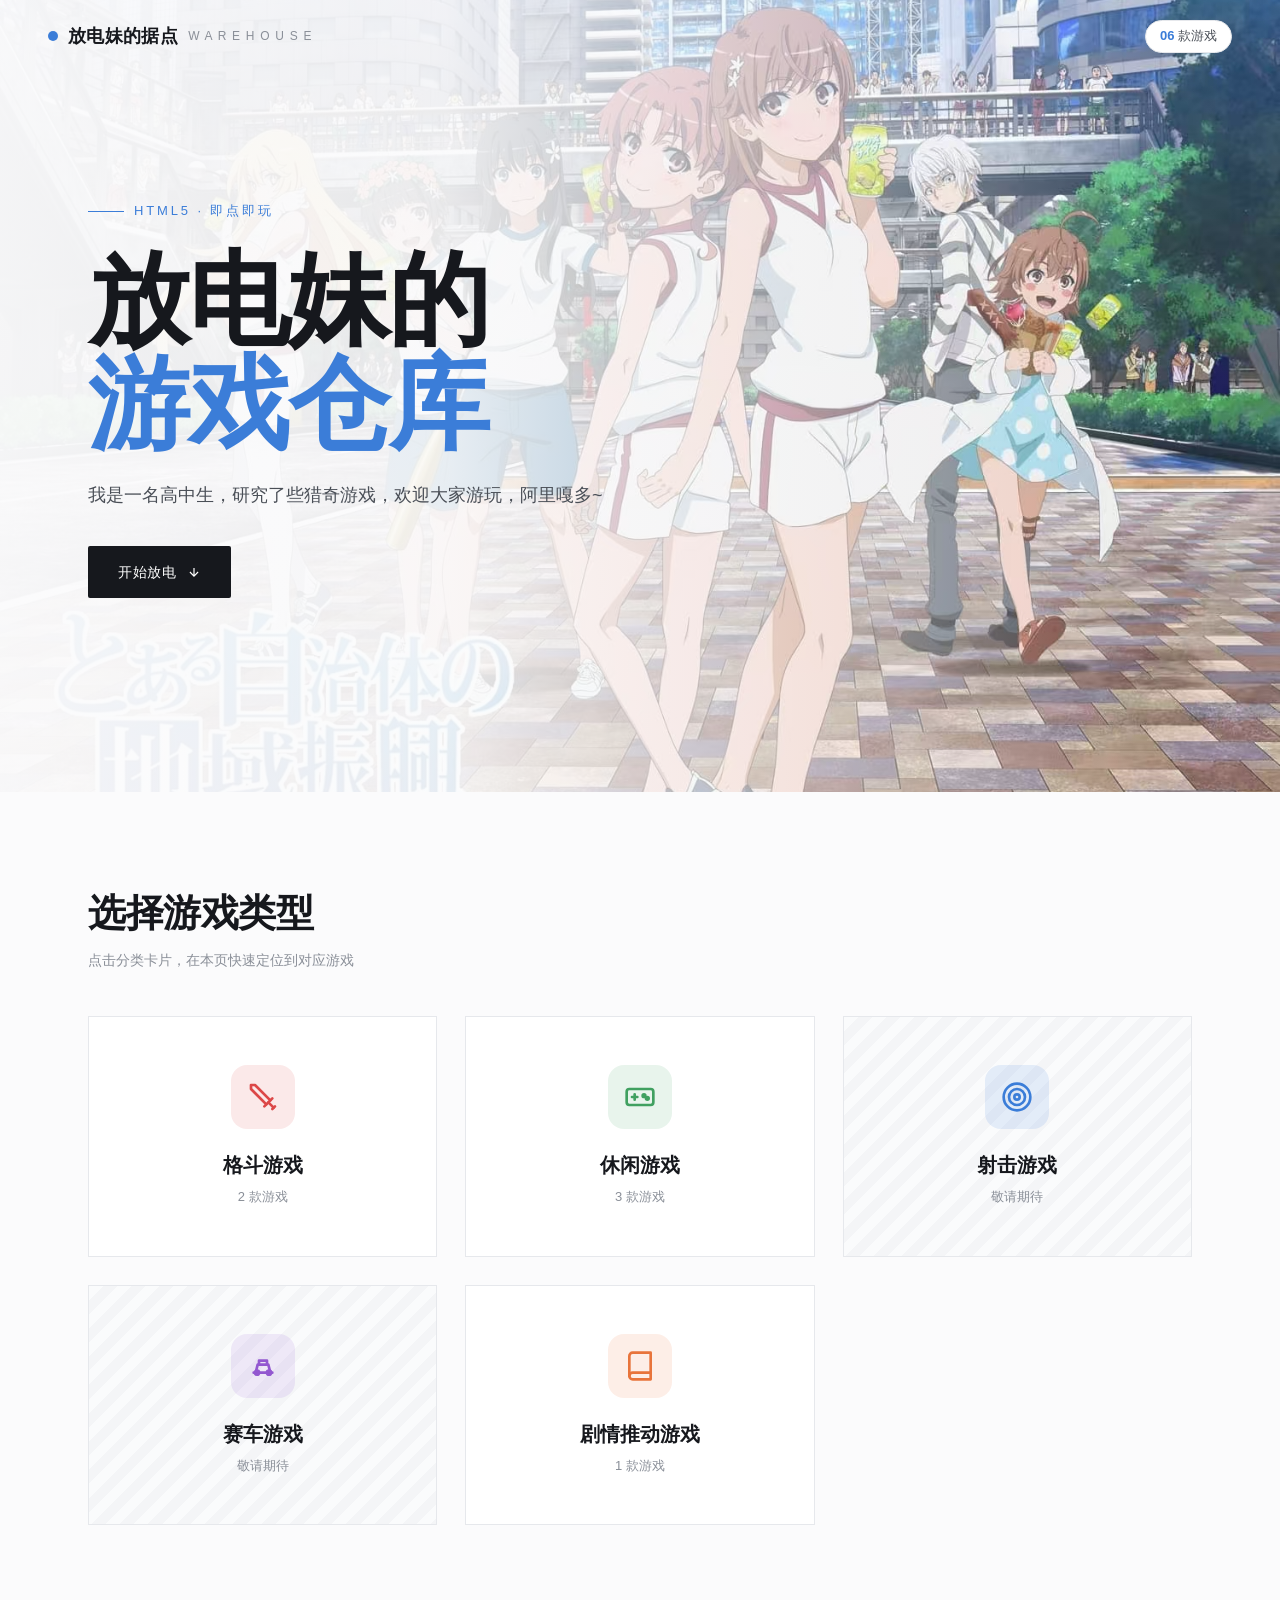
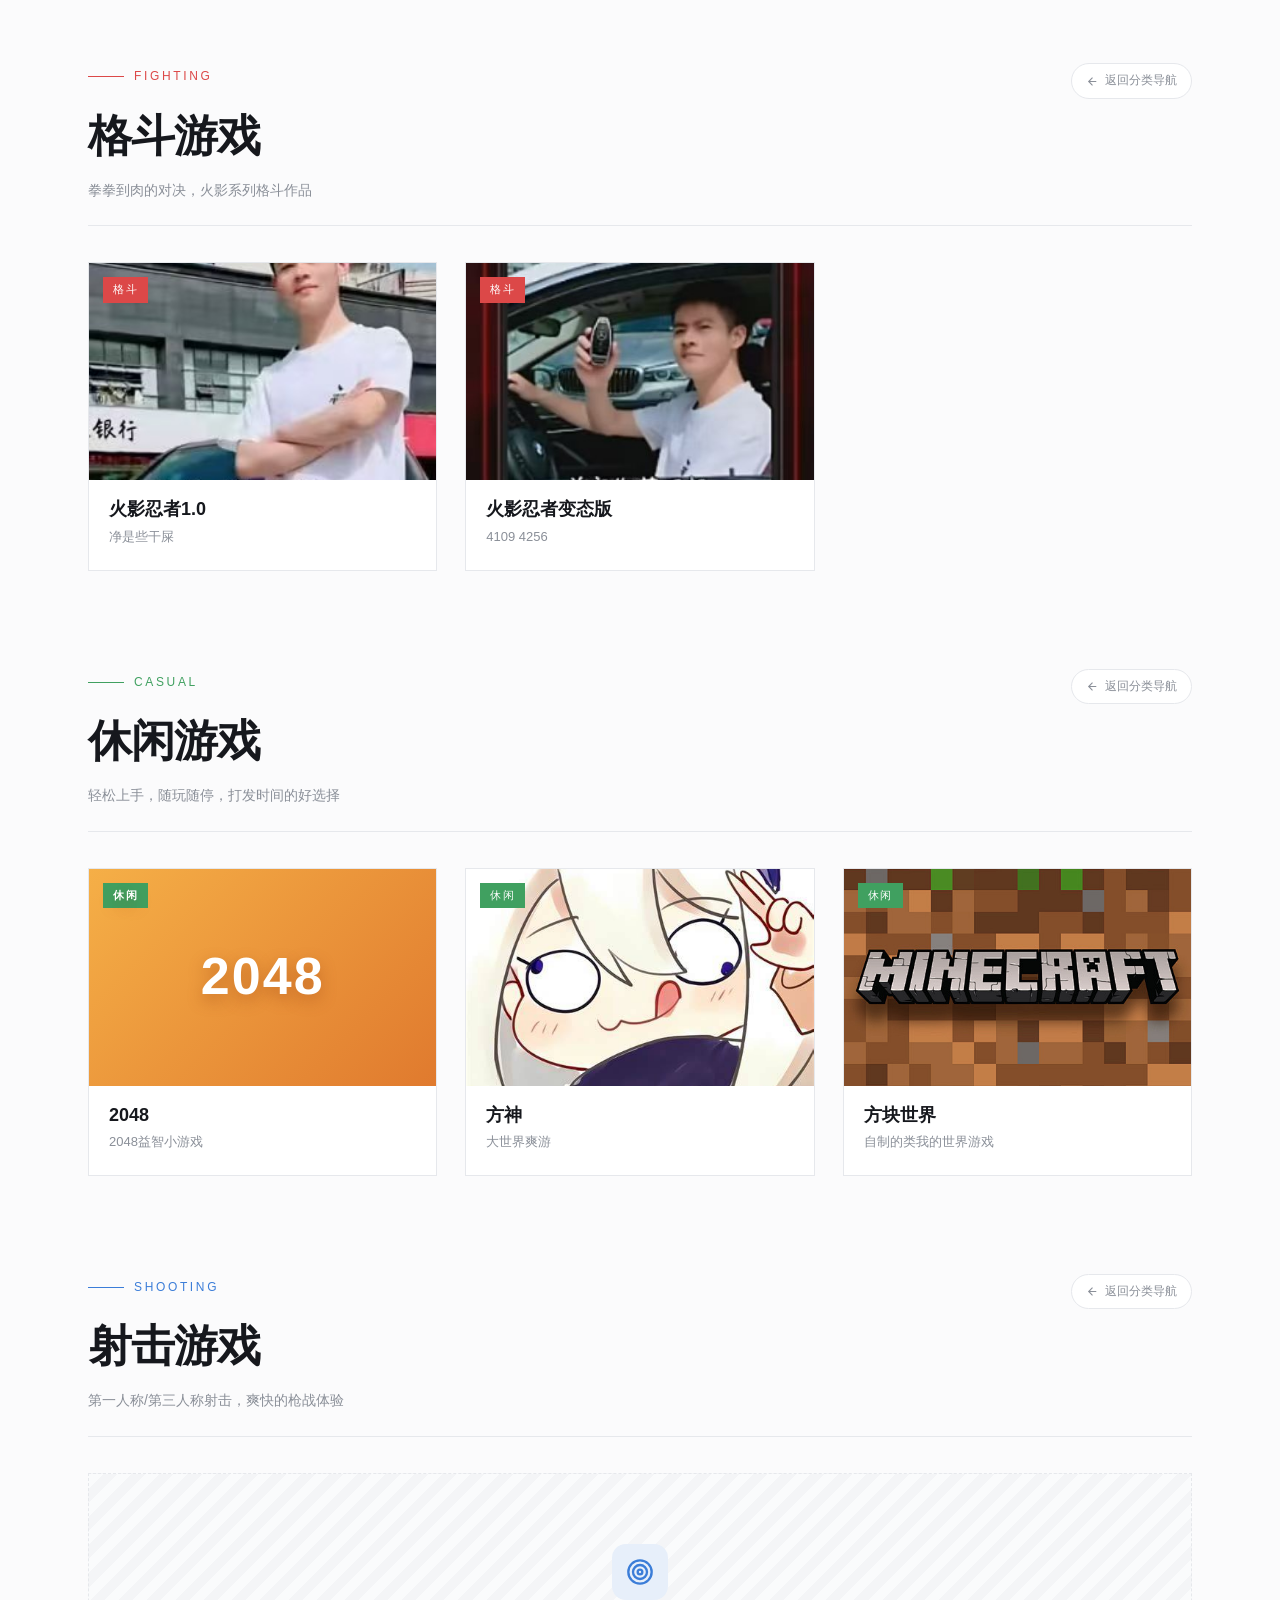
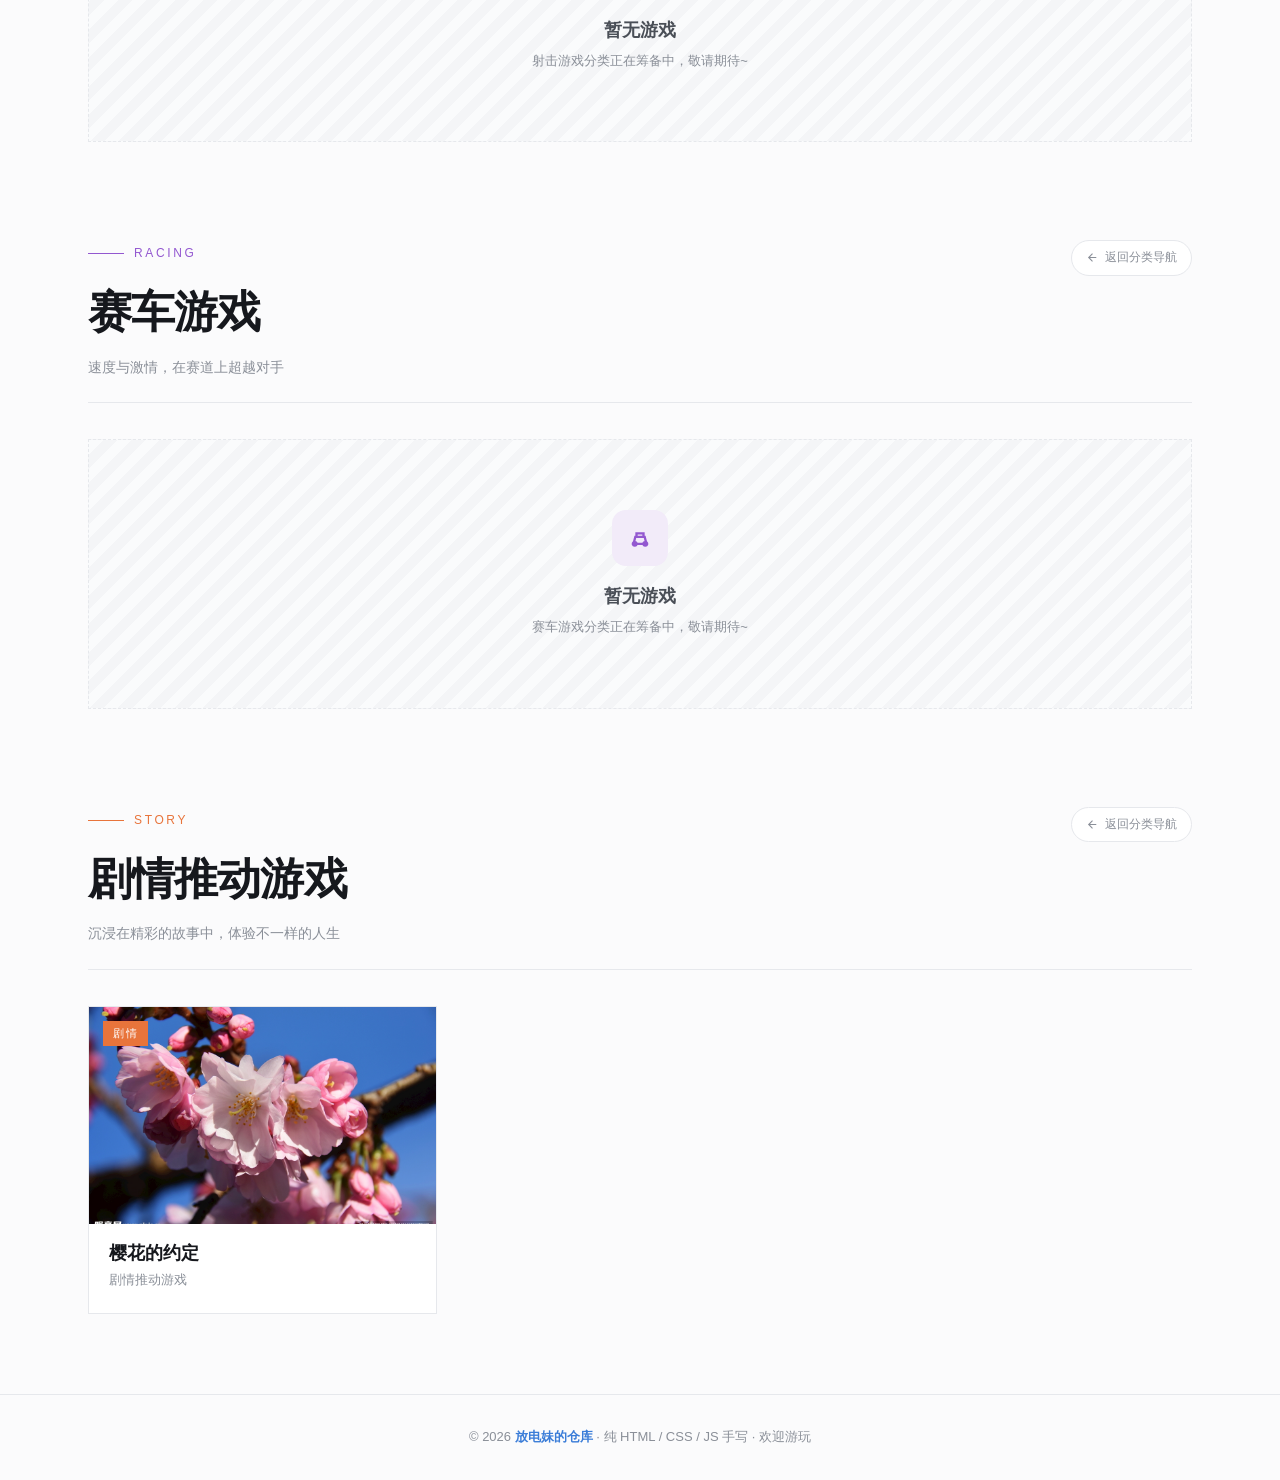
==== commit 11abbaba: "Add files via upload" ====
--- a/index.html
+++ b/index.html
@@ -5,7 +5,7 @@
 <meta name="viewport" content="width=device-width, initial-scale=1.0">
 <title>放电妹的仓库 · HTML 小游戏集合</title>
 <link rel="icon" href="data:image/svg+xml,%3Csvg xmlns='http://www.w3.org/2000/svg' viewBox='0 0 32 32'%3E%3Crect width='32' height='32' rx='8' fill='%233b7dd8'/%3E%3Ctext x='16' y='22' font-family='Helvetica,Arial,sans-serif' font-size='15' font-weight='700' fill='white' text-anchor='middle'%3E放%3C/text%3E%3C/svg%3E">
-<link rel="stylesheet" href="https://miaoda.feishu.cn/fonts/css2?family=Noto+Sans+SC:wght@300;400;500;700;900&family=Cormorant+Garamond:wght@500;600&display=swap">
+<link rel="stylesheet" href="https://miaoda.feishu.cn/fonts/css2?family=Noto+Sans+SC:wght@300;400;500;700;900&display=swap">
 <style>
   :root{
     --ink:#16181d;
@@ -78,14 +78,12 @@
     letter-spacing:.05em;border-radius:2px;transition:all .25s;cursor:pointer;border:none;
   }
   .hero-cta:hover{background:var(--brand-deep);transform:translateY(-2px)}
-  /* ===== 分类选择区 ===== */
+  /* ===== 分类快速导航 ===== */
   .categories{padding:90px 48px 60px;max-width:1200px;margin:0 auto}
   .cat-head{margin-bottom:44px}
   .cat-head h2{font-size:clamp(26px,3vw,40px);font-weight:700;letter-spacing:-.01em}
   .cat-head p{color:var(--ink-mute);font-size:14px;margin-top:6px}
-  .cat-grid{
-    display:grid;grid-template-columns:repeat(3,1fr);gap:28px;
-  }
+  .cat-grid{display:grid;grid-template-columns:repeat(3,1fr);gap:28px}
   .cat-card{
     background:var(--card);text-decoration:none;color:inherit;
     display:flex;flex-direction:column;align-items:center;justify-content:center;
@@ -116,9 +114,84 @@
   .cat-placeholder{
     background:repeating-linear-gradient(135deg,#fafbfc,#fafbfc 10px,#f4f5f7 10px,#f4f5f7 20px);
   }
+  /* ===== 分类展示区块 ===== */
+  .cat-section{
+    --brand:#3b7dd8;--brand-deep:#2b5fa8;
+    padding:74px 48px 20px;max-width:1200px;margin:0 auto;
+    scroll-margin-top:76px;
+  }
+  .cat-section.fighting{--brand:#dc4848;--brand-deep:#b83838}
+  .cat-section.casual{--brand:#40a060;--brand-deep:#2e7a48}
+  .cat-section.shooter{--brand:#3b7dd8;--brand-deep:#2b5fa8}
+  .cat-section.racing{--brand:#9358d0;--brand-deep:#7440a8}
+  .cat-section.story{--brand:#e8743b;--brand-deep:#c25c28}
+  .section-head{
+    position:relative;margin-bottom:36px;padding-bottom:24px;
+    border-bottom:1px solid var(--line);
+  }
+  .section-eyebrow{
+    display:inline-flex;align-items:center;gap:10px;font-size:12px;
+    letter-spacing:.22em;color:var(--brand);text-transform:uppercase;
+    margin-bottom:14px;font-weight:500;
+  }
+  .section-eyebrow::before{content:"";width:36px;height:1px;background:var(--brand)}
+  .section-head h2{font-size:clamp(28px,4vw,44px);font-weight:900;letter-spacing:-.02em}
+  .section-head p{color:var(--ink-mute);font-size:14px;margin-top:8px}
+  .to-nav{
+    position:absolute;top:4px;right:0;display:inline-flex;align-items:center;gap:6px;
+    font-size:12px;color:var(--ink-mute);text-decoration:none;
+    padding:7px 14px;border:1px solid var(--line);border-radius:999px;background:#fff;
+    transition:all .2s;
+  }
+  .to-nav:hover{color:var(--brand);border-color:var(--brand)}
+  /* ===== 游戏卡片 ===== */
+  .game-grid{display:grid;grid-template-columns:repeat(3,1fr);gap:28px}
+  .game-card{
+    background:var(--card);text-decoration:none;color:inherit;display:block;
+    transition:transform .3s ease, box-shadow .3s ease;border:1px solid var(--line);
+  }
+  .game-card:hover{transform:translateY(-6px);box-shadow:0 18px 40px -18px rgba(20,30,60,.25)}
+  .cover{position:relative;overflow:hidden;background:#111;aspect-ratio:16/10}
+  .cover img{width:100%;height:100%;object-fit:cover;display:block;transition:transform .5s ease}
+  .game-card:hover .cover img{transform:scale(1.05)}
+  .play-badge{
+    position:absolute;top:14px;right:14px;background:rgba(255,255,255,.95);color:var(--ink);
+    padding:6px 14px;font-size:12px;letter-spacing:.12em;font-weight:500;
+    display:flex;align-items:center;gap:6px;opacity:0;transform:translateY(-4px);transition:all .25s;
+  }
+  .game-card:hover .play-badge{opacity:1;transform:translateY(0)}
+  .cover .genre{
+    position:absolute;top:14px;left:14px;background:var(--brand);color:#fff;
+    padding:4px 10px;font-size:11px;letter-spacing:.14em;
+  }
+  .card-body{padding:18px 20px 22px}
+  .card-body h3{font-size:18px;font-weight:700;line-height:1.25}
+  .card-body p{font-size:13px;color:var(--ink-mute);margin-top:6px}
+  /* 无封面时的占位封面 */
+  .cover-fallback{
+    display:flex;align-items:center;justify-content:center;
+    background:linear-gradient(135deg,#f5af47,#e07a2e);
+  }
+  .cover-fallback span{
+    font-size:52px;font-weight:900;color:#fff;letter-spacing:.04em;
+    text-shadow:0 6px 16px rgba(150,60,15,.4);
+  }
+  /* ===== 空状态 ===== */
+  .empty-state{
+    grid-column:1/-1;text-align:center;padding:70px 20px;
+    background:repeating-linear-gradient(135deg,#fafbfc,#fafbfc 10px,#f4f5f7 10px,#f4f5f7 20px);
+    border:1px dashed var(--line);
+  }
+  .empty-icon{
+    width:56px;height:56px;border-radius:14px;
+    background:color-mix(in srgb,var(--brand) 12%,#fff);color:var(--brand);
+    display:inline-flex;align-items:center;justify-content:center;margin-bottom:16px;
+  }
+  .empty-state h3{font-size:18px;font-weight:700;margin-bottom:6px;color:var(--ink-soft)}
+  .empty-state p{font-size:13px;color:var(--ink-mute)}
   /* ===== Footer ===== */
   footer{
-    border-top:1px solid var(--line);margin-top:40px;
+    border-top:1px solid var(--line);margin-top:60px;
     padding:32px 48px;text-align:center;color:var(--ink-mute);font-size:13px;
   }
   footer b{color:var(--brand)}
@@ -127,16 +200,19 @@
     header,header.scrolled{padding:14px 24px}
     .hero-inner{padding:0 24px}
     .categories{padding:70px 24px 50px}
+    .cat-section{padding:56px 24px 16px}
     .hero-mask{
       background:linear-gradient(180deg,
         rgba(251,251,252,.94) 0%,rgba(251,251,252,.8) 55%,rgba(251,251,252,.35) 100%);
     }
     .hero-bg{background-position:center}
-    .cat-grid{grid-template-columns:repeat(2,1fr);gap:20px}
+    .cat-grid,.game-grid{grid-template-columns:repeat(2,1fr);gap:20px}
     footer{padding:28px 24px}
+    .to-nav{position:static;margin-top:16px}
   }
   @media (max-width:560px){
     .cat-grid{grid-template-columns:1fr;gap:24px}
+    .game-grid{grid-template-columns:1fr;gap:24px}
     .hero{min-height:92vh}
     .hero-inner{padding-top:50px}
   }
@@ -147,6 +223,7 @@
   <a class="logo" href="#top"><span class="logo-dot"></span>放电妹的据点 <small>W A R E H O U S E</small></a>
   <div class="count-badge"><b>06</b> 款游戏</div>
 </header>
+
 <!-- ===== Hero ===== -->
 <section class="hero" id="top">
   <div class="hero-bg"></div>
@@ -161,15 +238,16 @@
     </a>
   </div>
 </section>
-<!-- ===== 游戏分类选择 ===== -->
+
+<!-- ===== 分类快速导航 ===== -->
 <section class="categories" id="categories">
   <div class="cat-head">
     <h2>选择游戏类型</h2>
-    <p>点击分类进入对应游戏列表</p>
+    <p>点击分类卡片，在本页快速定位到对应游戏</p>
   </div>
   <div class="cat-grid">
     <!-- 格斗游戏 -->
-    <a class="cat-card cat-fighting" href="fighting.html">
+    <a class="cat-card cat-fighting" href="#cat-fighting">
       <div class="cat-icon">
         <svg viewBox="0 0 24 24" fill="none" stroke="currentColor" stroke-width="2" stroke-linecap="round" stroke-linejoin="round">
           <path d="M14.5 17.5L3 6V3h3l11.5 11.5"/><path d="M13 19l6-6"/><path d="M16 16l4 4"/><path d="M19 21l2-2"/>
@@ -182,7 +260,7 @@
       </span>
     </a>
     <!-- 休闲游戏 -->
-    <a class="cat-card cat-casual" href="casual.html">
+    <a class="cat-card cat-casual" href="#cat-casual">
       <div class="cat-icon">
         <svg viewBox="0 0 24 24" fill="none" stroke="currentColor" stroke-width="2" stroke-linecap="round" stroke-linejoin="round">
           <rect x="2" y="6" width="20" height="12" rx="2"/><path d="M6 12h4M8 10v4"/><circle cx="15" cy="11" r="1"/><circle cx="17.5" cy="13" r="1"/>
@@ -195,7 +273,7 @@
       </span>
     </a>
     <!-- 射击游戏 -->
-    <a class="cat-card cat-shooter cat-placeholder" href="shooter.html">
+    <a class="cat-card cat-shooter cat-placeholder" href="#cat-shooter">
       <div class="cat-icon">
         <svg viewBox="0 0 24 24" fill="none" stroke="currentColor" stroke-width="2" stroke-linecap="round" stroke-linejoin="round">
           <circle cx="12" cy="12" r="10"/><circle cx="12" cy="12" r="6"/><circle cx="12" cy="12" r="2"/>
@@ -208,7 +286,7 @@
       </span>
     </a>
     <!-- 赛车游戏 -->
-    <a class="cat-card cat-racing cat-placeholder" href="racing.html">
+    <a class="cat-card cat-racing cat-placeholder" href="#cat-racing">
       <div class="cat-icon">
         <svg viewBox="0 0 24 24" fill="none" stroke="currentColor" stroke-width="2" stroke-linecap="round" stroke-linejoin="round">
           <path d="M5 17h14M6.5 17l1.5-6h8l1.5 6"/><circle cx="7.5" cy="17" r="1.5"/><circle cx="16.5" cy="17" r="1.5"/><path d="M9 11V8h6v3"/>
@@ -221,7 +299,7 @@
       </span>
     </a>
     <!-- 剧情推动游戏 -->
-    <a class="cat-card cat-story" href="story.html">
+    <a class="cat-card cat-story" href="#cat-story">
       <div class="cat-icon">
         <svg viewBox="0 0 24 24" fill="none" stroke="currentColor" stroke-width="2" stroke-linecap="round" stroke-linejoin="round">
           <path d="M4 19.5A2.5 2.5 0 0 1 6.5 17H20"/><path d="M6.5 2H20v20H6.5A2.5 2.5 0 0 1 4 19.5v-15A2.5 2.5 0 0 1 6.5 2z"/>
@@ -235,6 +313,168 @@
     </a>
   </div>
 </section>
+
+<!-- ===== 格斗游戏 ===== -->
+<section class="cat-section fighting" id="cat-fighting">
+  <div class="section-head">
+    <span class="section-eyebrow">FIGHTING</span>
+    <h2>格斗游戏</h2>
+    <p>拳拳到肉的对决，火影系列格斗作品</p>
+    <a class="to-nav" href="#categories">
+      <svg width="13" height="13" viewBox="0 0 24 24" fill="none" stroke="currentColor" stroke-width="2"><path d="M19 12H5M12 19l-7-7 7-7"/></svg>
+      返回分类导航
+    </a>
+  </div>
+  <div class="game-grid">
+    <!-- 火影忍者1.0 -->
+    <a class="game-card" href="youxi/huoying1.0.html" target="_blank" rel="noopener">
+      <div class="cover">
+        <img src="tupian/huoying1.0.jpg" alt="火影忍者1.0">
+        <span class="genre">格斗</span>
+        <span class="play-badge">▶ 开始游戏</span>
+      </div>
+      <div class="card-body">
+        <h3>火影忍者1.0</h3>
+        <p>净是些干屎</p>
+      </div>
+    </a>
+    <!-- 火影忍者变态版 -->
+    <a class="game-card" href="youxi/huoyingbt.html" target="_blank" rel="noopener">
+      <div class="cover">
+        <img src="tupian/huoyingbt.jpg" alt="火影忍者变态版">
+        <span class="genre">格斗</span>
+        <span class="play-badge">▶ 开始游戏</span>
+      </div>
+      <div class="card-body">
+        <h3>火影忍者变态版</h3>
+        <p>4109  4256</p>
+      </div>
+    </a>
+  </div>
+</section>
+
+<!-- ===== 休闲游戏 ===== -->
+<section class="cat-section casual" id="cat-casual">
+  <div class="section-head">
+    <span class="section-eyebrow">CASUAL</span>
+    <h2>休闲游戏</h2>
+    <p>轻松上手，随玩随停，打发时间的好选择</p>
+    <a class="to-nav" href="#categories">
+      <svg width="13" height="13" viewBox="0 0 24 24" fill="none" stroke="currentColor" stroke-width="2"><path d="M19 12H5M12 19l-7-7 7-7"/></svg>
+      返回分类导航
+    </a>
+  </div>
+  <div class="game-grid">
+    <!-- 2048 -->
+    <a class="game-card" href="2048/2048.html" target="_blank" rel="noopener">
+      <div class="cover cover-fallback">
+        <span>2048</span>
+        <span class="genre">休闲</span>
+        <span class="play-badge">▶ 开始游戏</span>
+      </div>
+      <div class="card-body">
+        <h3>2048</h3>
+        <p>2048益智小游戏</p>
+      </div>
+    </a>
+    <!-- 方神 -->
+    <a class="game-card" href="yuansheng/yuansheng.html" target="_blank" rel="noopener">
+      <div class="cover">
+        <img src="tupian/yuansheng.jpg" alt="方神">
+        <span class="genre">休闲</span>
+        <span class="play-badge">▶ 开始游戏</span>
+      </div>
+      <div class="card-body">
+        <h3>方神</h3>
+        <p>大世界爽游</p>
+      </div>
+    </a>
+    <!-- 方块世界 -->
+    <a class="game-card" href="youxi/方块世界.html" target="_blank" rel="noopener">
+      <div class="cover">
+        <img src="tupian/方块世界.jpg" alt="方块世界">
+        <span class="genre">休闲</span>
+        <span class="play-badge">▶ 开始游戏</span>
+      </div>
+      <div class="card-body">
+        <h3>方块世界</h3>
+        <p>自制的类我的世界游戏</p>
+      </div>
+    </a>
+  </div>
+</section>
+
+<!-- ===== 射击游戏 ===== -->
+<section class="cat-section shooter" id="cat-shooter">
+  <div class="section-head">
+    <span class="section-eyebrow">SHOOTING</span>
+    <h2>射击游戏</h2>
+    <p>第一人称/第三人称射击，爽快的枪战体验</p>
+    <a class="to-nav" href="#categories">
+      <svg width="13" height="13" viewBox="0 0 24 24" fill="none" stroke="currentColor" stroke-width="2"><path d="M19 12H5M12 19l-7-7 7-7"/></svg>
+      返回分类导航
+    </a>
+  </div>
+  <div class="game-grid">
+    <div class="empty-state">
+      <div class="empty-icon">
+        <svg width="28" height="28" viewBox="0 0 24 24" fill="none" stroke="currentColor" stroke-width="2"><circle cx="12" cy="12" r="10"/><circle cx="12" cy="12" r="6"/><circle cx="12" cy="12" r="2"/></svg>
+      </div>
+      <h3>暂无游戏</h3>
+      <p>射击游戏分类正在筹备中，敬请期待~</p>
+    </div>
+  </div>
+</section>
+
+<!-- ===== 赛车游戏 ===== -->
+<section class="cat-section racing" id="cat-racing">
+  <div class="section-head">
+    <span class="section-eyebrow">RACING</span>
+    <h2>赛车游戏</h2>
+    <p>速度与激情，在赛道上超越对手</p>
+    <a class="to-nav" href="#categories">
+      <svg width="13" height="13" viewBox="0 0 24 24" fill="none" stroke="currentColor" stroke-width="2"><path d="M19 12H5M12 19l-7-7 7-7"/></svg>
+      返回分类导航
+    </a>
+  </div>
+  <div class="game-grid">
+    <div class="empty-state">
+      <div class="empty-icon">
+        <svg width="28" height="28" viewBox="0 0 24 24" fill="none" stroke="currentColor" stroke-width="2"><path d="M5 17h14M6.5 17l1.5-6h8l1.5 6"/><circle cx="7.5" cy="17" r="1.5"/><circle cx="16.5" cy="17" r="1.5"/><path d="M9 11V8h6v3"/></svg>
+      </div>
+      <h3>暂无游戏</h3>
+      <p>赛车游戏分类正在筹备中，敬请期待~</p>
+    </div>
+  </div>
+</section>
+
+<!-- ===== 剧情推动游戏 ===== -->
+<section class="cat-section story" id="cat-story">
+  <div class="section-head">
+    <span class="section-eyebrow">STORY</span>
+    <h2>剧情推动游戏</h2>
+    <p>沉浸在精彩的故事中，体验不一样的人生</p>
+    <a class="to-nav" href="#categories">
+      <svg width="13" height="13" viewBox="0 0 24 24" fill="none" stroke="currentColor" stroke-width="2"><path d="M19 12H5M12 19l-7-7 7-7"/></svg>
+      返回分类导航
+    </a>
+  </div>
+  <div class="game-grid">
+    <!-- 樱花的约定 -->
+    <a class="game-card" href="youxi/樱花的约定.html" target="_blank" rel="noopener">
+      <div class="cover">
+        <img src="tupian/yinhua.jpg" alt="樱花的约定">
+        <span class="genre">剧情</span>
+        <span class="play-badge">▶ 开始游戏</span>
+      </div>
+      <div class="card-body">
+        <h3>樱花的约定</h3>
+        <p>剧情推动游戏</p>
+      </div>
+    </a>
+  </div>
+</section>
+
 <footer>
   © 2026 <b>放电妹的仓库</b> · 纯 HTML / CSS / JS 手写 · 欢迎游玩
 </footer>
@@ -246,3 +486,4 @@
 </script>
 </body>
 </html>
+<!-- （注：内容由AI生成） -->
